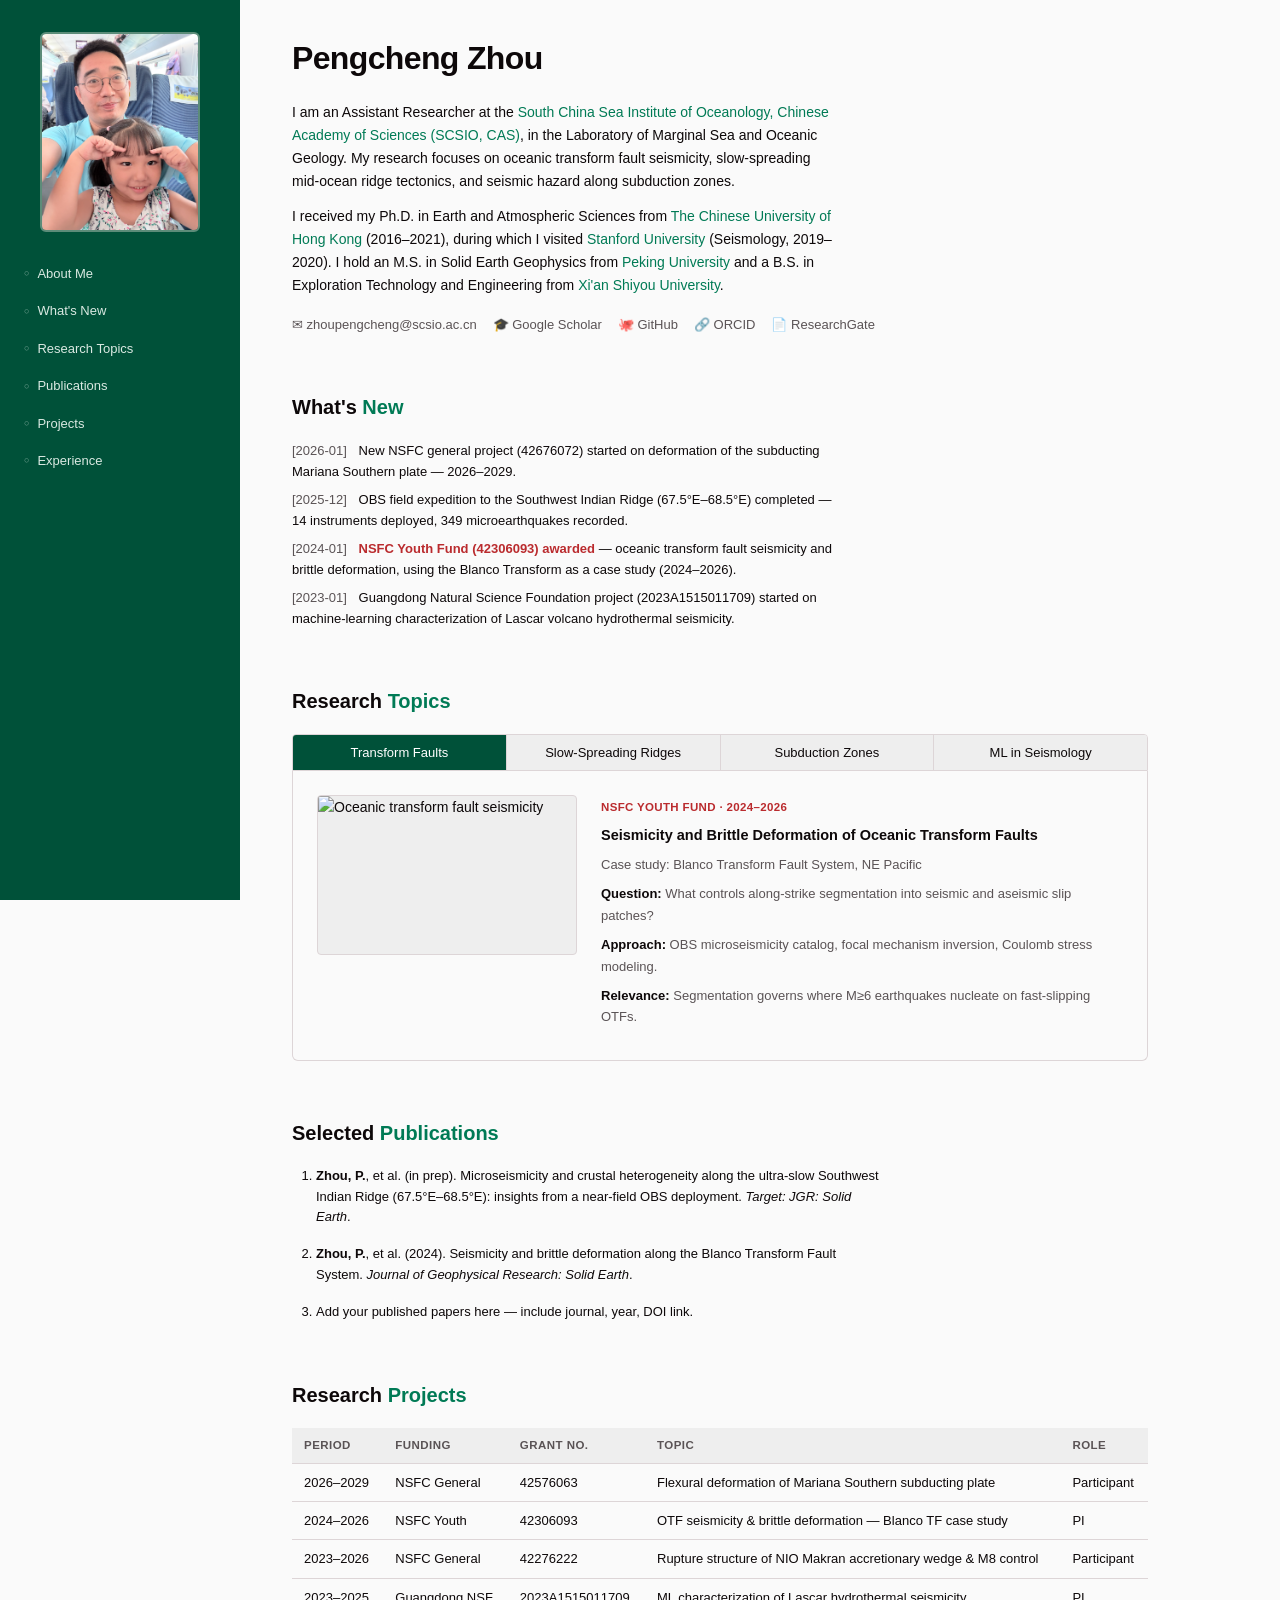
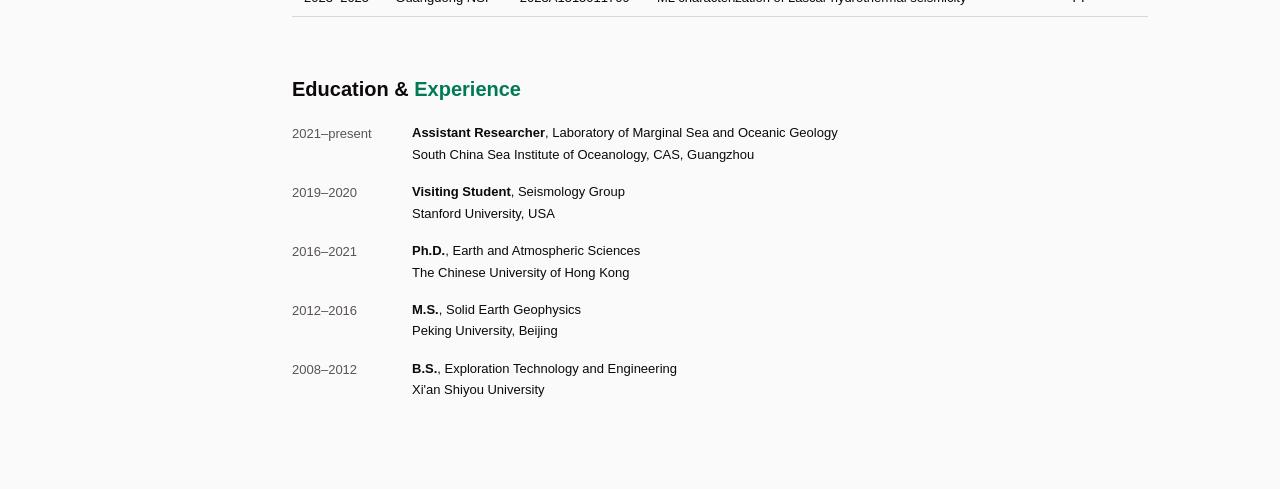
==== index.html @ 6c90a910 "Update index.html" ====
<!DOCTYPE html>
<html lang="en">
<head>
  <meta charset="UTF-8" />
  <meta name="viewport" content="width=device-width, initial-scale=1.0" />
  <title>Pengcheng Zhou | SCSIO</title>
  <link rel="stylesheet" href="style.css" />
</head>
<body>

  <!-- ── Sidebar ── -->
  <aside class="sidebar">
    <img src="photo.jpg" alt="Pengcheng Zhou" />
    <nav aria-label="Page sections">
      <a href="#about">About Me</a>
      <a href="#news">What's New</a>
      <a href="#research">Research Topics</a>
      <a href="#publications">Publications</a>
      <a href="#projects">Projects</a>
      <a href="#experience">Experience</a>
    </nav>
  </aside>

  <!-- ── Main ── -->
  <main class="main">

    <!-- About -->
    <section id="about">
      <h1>Pengcheng Zhou</h1>
      <p>
        I am an Assistant Researcher at the
        <a href="http://www.scsio.ac.cn/" target="_blank" rel="noopener">
          South China Sea Institute of Oceanology, Chinese Academy of Sciences (SCSIO, CAS)</a>,
        in the Laboratory of Marginal Sea and Oceanic Geology.
        My research focuses on oceanic transform fault seismicity, slow-spreading
        mid-ocean ridge tectonics, and seismic hazard along subduction zones.
      </p>
      <p>
        I received my Ph.D. in Earth and Atmospheric Sciences from
        <a href="https://www.cuhk.edu.hk/" target="_blank" rel="noopener">The Chinese University of Hong Kong</a>
        (2016–2021), during which I visited
        <a href="https://earth.stanford.edu/" target="_blank" rel="noopener">Stanford University</a>
        (Seismology, 2019–2020). I hold an M.S. in Solid Earth Geophysics from
        <a href="https://www.pku.edu.cn/" target="_blank" rel="noopener">Peking University</a>
        and a B.S. in Exploration Technology and Engineering from
        <a href="https://www.xsyu.edu.cn/" target="_blank" rel="noopener">Xi'an Shiyou University</a>.
      </p>
      <div class="links-row">
        <a href="mailto:zhoupengcheng@scsio.ac.cn">✉ zhoupengcheng@scsio.ac.cn</a>
        <a href="https://scholar.google.com/" target="_blank" rel="noopener">🎓 Google Scholar</a>
        <a href="https://github.com/pengchengzhou" target="_blank" rel="noopener">🐙 GitHub</a>
        <a href="https://orcid.org/" target="_blank" rel="noopener">🔗 ORCID</a>
        <a href="https://www.researchgate.net/" target="_blank" rel="noopener">📄 ResearchGate</a>
      </div>
    </section>

    <!-- What's New -->
    <section id="news">
      <div class="section-heading">
        <h2>What's <span class="accent">New</span></h2>
      </div>
      <ul class="news-list">
        <li>
          <span class="date">[2026-01]</span>
          New NSFC general project (42676072) started on deformation of the subducting
          Mariana Southern plate — 2026–2029.
        </li>
        <li>
          <span class="date">[2025-12]</span>
          OBS field expedition to the Southwest Indian Ridge (67.5°E–68.5°E) completed —
          14 instruments deployed, 349 microearthquakes recorded.
        </li>
        <li>
          <span class="date">[2024-01]</span>
          <span class="highlight">NSFC Youth Fund (42306093) awarded</span> — oceanic
          transform fault seismicity and brittle deformation, using the Blanco Transform
          as a case study (2024–2026).
        </li>
        <li>
          <span class="date">[2023-01]</span>
          Guangdong Natural Science Foundation project (2023A1515011709) started on
          machine-learning characterization of Lascar volcano hydrothermal seismicity.
        </li>
      </ul>
    </section>

    <!-- Research Topics -->
    <section id="research">
      <div class="section-heading">
        <h2>Research <span class="accent">Topics</span></h2>
      </div>
      <div class="tab-bar" role="tablist">
        <button role="tab" aria-selected="true"  aria-controls="panel-otf"  class="active" onclick="switchTab(this,'panel-otf')">Transform Faults</button>
        <button role="tab" aria-selected="false" aria-controls="panel-swir"           onclick="switchTab(this,'panel-swir')">Slow-Spreading Ridges</button>
        <button role="tab" aria-selected="false" aria-controls="panel-sub"            onclick="switchTab(this,'panel-sub')">Subduction Zones</button>
        <button role="tab" aria-selected="false" aria-controls="panel-ml"             onclick="switchTab(this,'panel-ml')">ML in Seismology</button>
      </div>
      <div class="tab-panels">

        <!-- Transform Faults -->
        <div id="panel-otf" class="tab-panel active" role="tabpanel">
          <figure>
            <img src="fig-otf.png" alt="Oceanic transform fault seismicity" />
          </figure>
          <div class="paper-meta">
            <span class="venue-tag">NSFC Youth Fund · 2024–2026</span>
            <h3>Seismicity and Brittle Deformation of Oceanic Transform Faults</h3>
            <p>Case study: Blanco Transform Fault System, NE Pacific</p>
            <p><span>Question:</span> What controls along-strike segmentation into seismic and aseismic slip patches?</p>
            <p><span>Approach:</span> OBS microseismicity catalog, focal mechanism inversion, Coulomb stress modeling.</p>
            <p><span>Relevance:</span> Segmentation governs where M≥6 earthquakes nucleate on fast-slipping OTFs.</p>
          </div>
        </div>

        <!-- Slow-Spreading Ridges -->
        <div id="panel-swir" class="tab-panel" role="tabpanel">
          <figure>
            <img src="fig-swir.png" alt="Southwest Indian Ridge OBS deployment" />
          </figure>
          <div class="paper-meta">
            <span class="venue-tag">SWIR Expedition · Dec 2025</span>
            <h3>Microseismicity and Crustal Structure of the Ultra-Slow Southwest Indian Ridge</h3>
            <p>Study area: 67.5°E – 68.5°E, eastern SWIR</p>
            <p><span>Question:</span> How do magmatic and tectonic processes partition across a single 30 km ridge segment?</p>
            <p><span>Approach:</span> 14-OBS array, PickBlue ML phase picking, NonLinLoc + HypoDD relocation, SKHASH focal mechanisms.</p>
            <p><span>Relevance:</span> Resolves km-scale transitions in brittle lid depth and faulting style invisible to teleseismic catalogs.</p>
          </div>
        </div>

        <!-- Subduction Zones -->
        <div id="panel-sub" class="tab-panel" role="tabpanel">
          <figure>
            <img src="fig-sub.png" alt="Mariana subduction zone" />
          </figure>
          <div class="paper-meta">
            <span class="venue-tag">NSFC General · 2026–2029</span>
            <h3>Deep Flexural Deformation of the Subducting Mariana Southern Plate</h3>
            <p>Project No. 42576063 — collaborator</p>
            <p><span>Question:</span> How does outer-rise bending stress influence shallow seismicity and regional stress state?</p>
            <p><span>Approach:</span> Seismicity relocation, stress inversion, finite-element flexure modeling.</p>
            <p><span>Relevance:</span> Links plate bending, intraslab hydration, and seismic hazard in Western Pacific subduction systems.</p>
          </div>
        </div>

        <!-- ML in Seismology -->
        <div id="panel-ml" class="tab-panel" role="tabpanel">
          <figure>
            <img src="fig-ml.png" alt="Machine learning seismology" />
          </figure>
          <div class="paper-meta">
            <span class="venue-tag">Guangdong NSF · 2023–2025</span>
            <h3>Machine Learning Characterization of Hydrothermal Seismicity</h3>
            <p>Case study: Loki's Castle hydrothermal vent system</p>
            <p><span>Question:</span> Can deep-learning phase pickers trained on OBS data generalize to hydrothermal noise environments?</p>
            <p><span>Approach:</span> Transfer learning on PickBlue, waveform template matching, seismicity migration analysis.</p>
            <p><span>Relevance:</span> Demonstrates ML applicability in non-standard seismic environments.</p>
          </div>
        </div>

      </div>
    </section>

    <!-- Publications -->
    <section id="publications">
      <div class="section-heading">
        <h2>Selected <span class="accent">Publications</span></h2>
      </div>
      <ol class="pub-list">
        <li>
          <strong>Zhou, P.</strong>, et al. (in prep).
          Microseismicity and crustal heterogeneity along the ultra-slow Southwest Indian Ridge
          (67.5°E–68.5°E): insights from a near-field OBS deployment.
          <em>Target: JGR: Solid Earth</em>.
        </li>
        <li>
          <strong>Zhou, P.</strong>, et al. (2024).
          Seismicity and brittle deformation along the Blanco Transform Fault System.
          <em>Journal of Geophysical Research: Solid Earth</em>.
          <!-- <a href="#" class="pub-link">PDF</a> <a href="#" class="pub-link">DOI</a> -->
        </li>
        <li>
          Add your published papers here — include journal, year, DOI link.
        </li>
      </ol>
    </section>

    <!-- Projects -->
    <section id="projects">
      <div class="section-heading">
        <h2>Research <span class="accent">Projects</span></h2>
      </div>
      <table class="proj-table">
        <thead>
          <tr><th>Period</th><th>Funding</th><th>Grant No.</th><th>Topic</th><th>Role</th></tr>
        </thead>
        <tbody>
          <tr>
            <td>2026–2029</td>
            <td>NSFC General</td>
            <td>42576063</td>
            <td>Flexural deformation of Mariana Southern subducting plate</td>
            <td>Participant</td>
          </tr>
          <tr>
            <td>2024–2026</td>
            <td>NSFC Youth</td>
            <td>42306093</td>
            <td>OTF seismicity &amp; brittle deformation — Blanco TF case study</td>
            <td>PI</td>
          </tr>
          <tr>
            <td>2023–2026</td>
            <td>NSFC General</td>
            <td>42276222</td>
            <td>Rupture structure of NIO Makran accretionary wedge &amp; M8 control</td>
            <td>Participant</td>
          </tr>
          <tr>
            <td>2023–2025</td>
            <td>Guangdong NSF</td>
            <td>2023A1515011709</td>
            <td>ML characterization of Lascar hydrothermal seismicity</td>
            <td>PI</td>
          </tr>
        </tbody>
      </table>
    </section>

    <!-- Experience -->
    <section id="experience">
      <div class="section-heading">
        <h2>Education &amp; <span class="accent">Experience</span></h2>
      </div>
      <ul class="exp-list">
        <li>
          <span class="exp-period">2021–present</span>
          <div>
            <strong>Assistant Researcher</strong>, Laboratory of Marginal Sea and Oceanic Geology<br />
            South China Sea Institute of Oceanology, CAS, Guangzhou
          </div>
        </li>
        <li>
          <span class="exp-period">2019–2020</span>
          <div>
            <strong>Visiting Student</strong>, Seismology Group<br />
            Stanford University, USA
          </div>
        </li>
        <li>
          <span class="exp-period">2016–2021</span>
          <div>
            <strong>Ph.D.</strong>, Earth and Atmospheric Sciences<br />
            The Chinese University of Hong Kong
          </div>
        </li>
        <li>
          <span class="exp-period">2012–2016</span>
          <div>
            <strong>M.S.</strong>, Solid Earth Geophysics<br />
            Peking University, Beijing
          </div>
        </li>
        <li>
          <span class="exp-period">2008–2012</span>
          <div>
            <strong>B.S.</strong>, Exploration Technology and Engineering<br />
            Xi'an Shiyou University
          </div>
        </li>
      </ul>
    </section>

  </main>

  <script>
    function switchTab(btn, panelId) {
      document.querySelectorAll('.tab-bar button').forEach(b => {
        b.classList.remove('active');
        b.setAttribute('aria-selected', 'false');
      });
      document.querySelectorAll('.tab-panel').forEach(p => p.classList.remove('active'));
      btn.classList.add('active');
      btn.setAttribute('aria-selected', 'true');
      document.getElementById(panelId).classList.add('active');
    }
  </script>

</body>
</html>
---- style.css ----
/* ── Design tokens ── */
:root {
  --hue: 168;                          /* teal-green — change to shift the whole palette */

  --sidebar-bg:   oklch(38% 0.09 var(--hue));
  --sidebar-hover:oklch(46% 0.09 var(--hue));
  --accent:       oklch(50% 0.13 var(--hue));
  --accent-light: oklch(94% 0.04 var(--hue));
  --danger:       oklch(52% 0.18 25);  /* red — award / highlight */

  --gray-0:  oklch(98.5% 0.00 0);
  --gray-1:  oklch(95%   0.00 0);
  --gray-2:  oklch(88%   0.01 0);
  --gray-3:  oklch(70%   0.01 0);
  --gray-4:  oklch(45%   0.01 0);
  --gray-9:  oklch(14%   0.01 0);

  --surface: var(--gray-0);
  --border:  var(--gray-2);
  --text:    var(--gray-9);
  --muted:   var(--gray-4);
  --link:    var(--accent);

  --r-sm: 4px;
  --r-md: 6px;
  --sp1: 4px; --sp2: 8px; --sp3: 12px;
  --sp4: 16px; --sp6: 24px; --sp8: 32px;

  --sidebar-w: 240px;
  --main-pad: 52px;
}

*, *::before, *::after { box-sizing: border-box; margin: 0; padding: 0; }

html { scroll-behavior: smooth; }

body {
  font-family: -apple-system, BlinkMacSystemFont, "Segoe UI", "Helvetica Neue", sans-serif;
  font-size: 14px;
  line-height: 1.65;
  color: var(--text);
  background: var(--surface);
  display: flex;
  min-height: 100vh;
}

a { color: var(--link); text-decoration: none; }
a:hover { text-decoration: underline; }

/* ── Sidebar ── */
.sidebar {
  width: var(--sidebar-w);
  min-width: var(--sidebar-w);
  background: var(--sidebar-bg);
  display: flex;
  flex-direction: column;
  align-items: center;
  padding: var(--sp8) var(--sp3);
  gap: var(--sp6);
  position: sticky;
  top: 0;
  height: 100vh;
  overflow-y: auto;
}

.sidebar img {
  width: 160px;
  height: 200px;
  object-fit: cover;
  border-radius: var(--r-md);
  border: 2px solid oklch(60% 0.06 var(--hue));
}

.sidebar nav {
  display: flex;
  flex-direction: column;
  width: 100%;
  gap: 2px;
}

.sidebar nav a {
  color: oklch(92% 0.02 var(--hue));
  font-size: 13px;
  padding: 7px var(--sp3);
  border-radius: var(--r-sm);
  display: flex;
  align-items: center;
  gap: var(--sp2);
  transition: background 140ms ease;
}

.sidebar nav a::before {
  content: "○";
  font-size: 9px;
  opacity: 0.6;
  flex-shrink: 0;
}

.sidebar nav a:hover {
  background: var(--sidebar-hover);
  text-decoration: none;
}

/* ── Main ── */
.main {
  flex: 1;
  padding: var(--sp8) var(--main-pad);
  max-width: 960px;
}

.main > section { margin-bottom: 56px; }

/* ── About ── */
#about h1 {
  font-size: 2rem;
  font-weight: 700;
  letter-spacing: -0.02em;
  margin-bottom: var(--sp4);
}

#about p {
  max-width: 70ch;
  margin-bottom: var(--sp3);
  color: var(--text);
}

.links-row {
  display: flex;
  flex-wrap: wrap;
  gap: var(--sp4);
  margin-top: var(--sp4);
}

.links-row a {
  font-size: 13px;
  color: var(--muted);
  display: flex;
  align-items: center;
  gap: var(--sp1);
}

.links-row a:hover { color: var(--link); }

/* ── Section headings ── */
.section-heading {
  margin-bottom: var(--sp4);
}

.section-heading h2 {
  font-size: 1.25rem;
  font-weight: 700;
}

.accent { color: var(--accent); }

/* ── News ── */
.news-list {
  list-style: none;
  display: flex;
  flex-direction: column;
  gap: 6px;
  font-size: 13px;
  max-width: 76ch;
}

.news-list .date {
  color: var(--muted);
  margin-right: var(--sp2);
  font-variant-numeric: tabular-nums;
}

.news-list .highlight {
  color: var(--danger);
  font-weight: 600;
}

/* ── Research tabs ── */
.tab-bar {
  display: flex;
  border: 1px solid var(--border);
  border-radius: var(--r-sm) var(--r-sm) 0 0;
  overflow: hidden;
}

.tab-bar button {
  flex: 1;
  padding: 10px var(--sp4);
  background: var(--gray-1);
  border: none;
  border-right: 1px solid var(--border);
  cursor: pointer;
  font-size: 13px;
  font-weight: 500;
  color: var(--text);
  transition: background 140ms ease, color 140ms ease;
}

.tab-bar button:last-child { border-right: none; }
.tab-bar button:hover { background: var(--accent-light); }
.tab-bar button.active {
  background: var(--sidebar-bg);
  color: #fff;
}

.tab-panels {
  border: 1px solid var(--border);
  border-top: none;
  border-radius: 0 0 var(--r-md) var(--r-md);
  padding: var(--sp6);
}

.tab-panel { display: none; }
.tab-panel.active {
  display: flex;
  gap: var(--sp6);
  align-items: flex-start;
}

.tab-panel figure {
  flex: 0 0 260px;
  margin: 0;
}

.tab-panel figure img {
  width: 100%;
  border-radius: var(--r-sm);
  border: 1px solid var(--border);
  background: var(--gray-1);   /* placeholder background if image missing */
  min-height: 160px;
  display: block;
}

.paper-meta { flex: 1; min-width: 0; }

.paper-meta h3 {
  font-size: 14.5px;
  font-weight: 600;
  margin-bottom: var(--sp2);
  line-height: 1.4;
}

.venue-tag {
  display: inline-block;
  font-size: 11.5px;
  font-weight: 700;
  color: var(--danger);
  margin-bottom: var(--sp2);
  text-transform: uppercase;
  letter-spacing: 0.03em;
}

.paper-meta p {
  font-size: 13px;
  margin-bottom: var(--sp2);
  color: var(--muted);
}

.paper-meta p span {
  color: var(--text);
  font-weight: 600;
}

/* ── Publications ── */
.pub-list {
  padding-left: var(--sp6);
  display: flex;
  flex-direction: column;
  gap: var(--sp4);
  max-width: 76ch;
}

.pub-list li {
  font-size: 13px;
  line-height: 1.6;
}

.pub-link {
  display: inline-block;
  margin-left: var(--sp2);
  padding: 0 6px;
  border: 1px solid var(--border);
  border-radius: var(--r-sm);
  font-size: 11px;
  color: var(--muted);
}

.pub-link:hover { color: var(--link); border-color: var(--link); text-decoration: none; }

/* ── Projects table ── */
.proj-table {
  width: 100%;
  border-collapse: collapse;
  font-size: 13px;
}

.proj-table th,
.proj-table td {
  text-align: left;
  padding: 8px var(--sp3);
  border-bottom: 1px solid var(--border);
  vertical-align: top;
}

.proj-table th {
  font-weight: 600;
  color: var(--muted);
  font-size: 11.5px;
  text-transform: uppercase;
  letter-spacing: 0.04em;
  background: var(--gray-1);
}

.proj-table tr:hover td { background: var(--accent-light); }

/* ── Experience ── */
.exp-list {
  list-style: none;
  display: flex;
  flex-direction: column;
  gap: var(--sp4);
}

.exp-list li {
  display: flex;
  gap: var(--sp6);
  font-size: 13px;
}

.exp-period {
  flex: 0 0 96px;
  color: var(--muted);
  font-variant-numeric: tabular-nums;
  padding-top: 1px;
}

/* ── Responsive ── */
@media (max-width: 720px) {
  body { flex-direction: column; }

  .sidebar {
    width: 100%;
    height: auto;
    position: static;
    flex-direction: row;
    flex-wrap: wrap;
    justify-content: center;
    padding: var(--sp4);
    gap: var(--sp4);
  }

  .sidebar img { width: 72px; height: 90px; }
  .sidebar nav { flex-direction: row; flex-wrap: wrap; width: auto; }
  .sidebar nav a { font-size: 12px; padding: 5px var(--sp2); }

  .main { padding: var(--sp6) var(--sp4); }

  .tab-panel.active { flex-direction: column; }
  .tab-panel figure { flex: none; width: 100%; }

  .exp-list li { flex-direction: column; gap: 2px; }
  .exp-period { flex: none; }
}

@media (prefers-reduced-motion: reduce) {
  *, *::before, *::after { transition: none !important; }
}
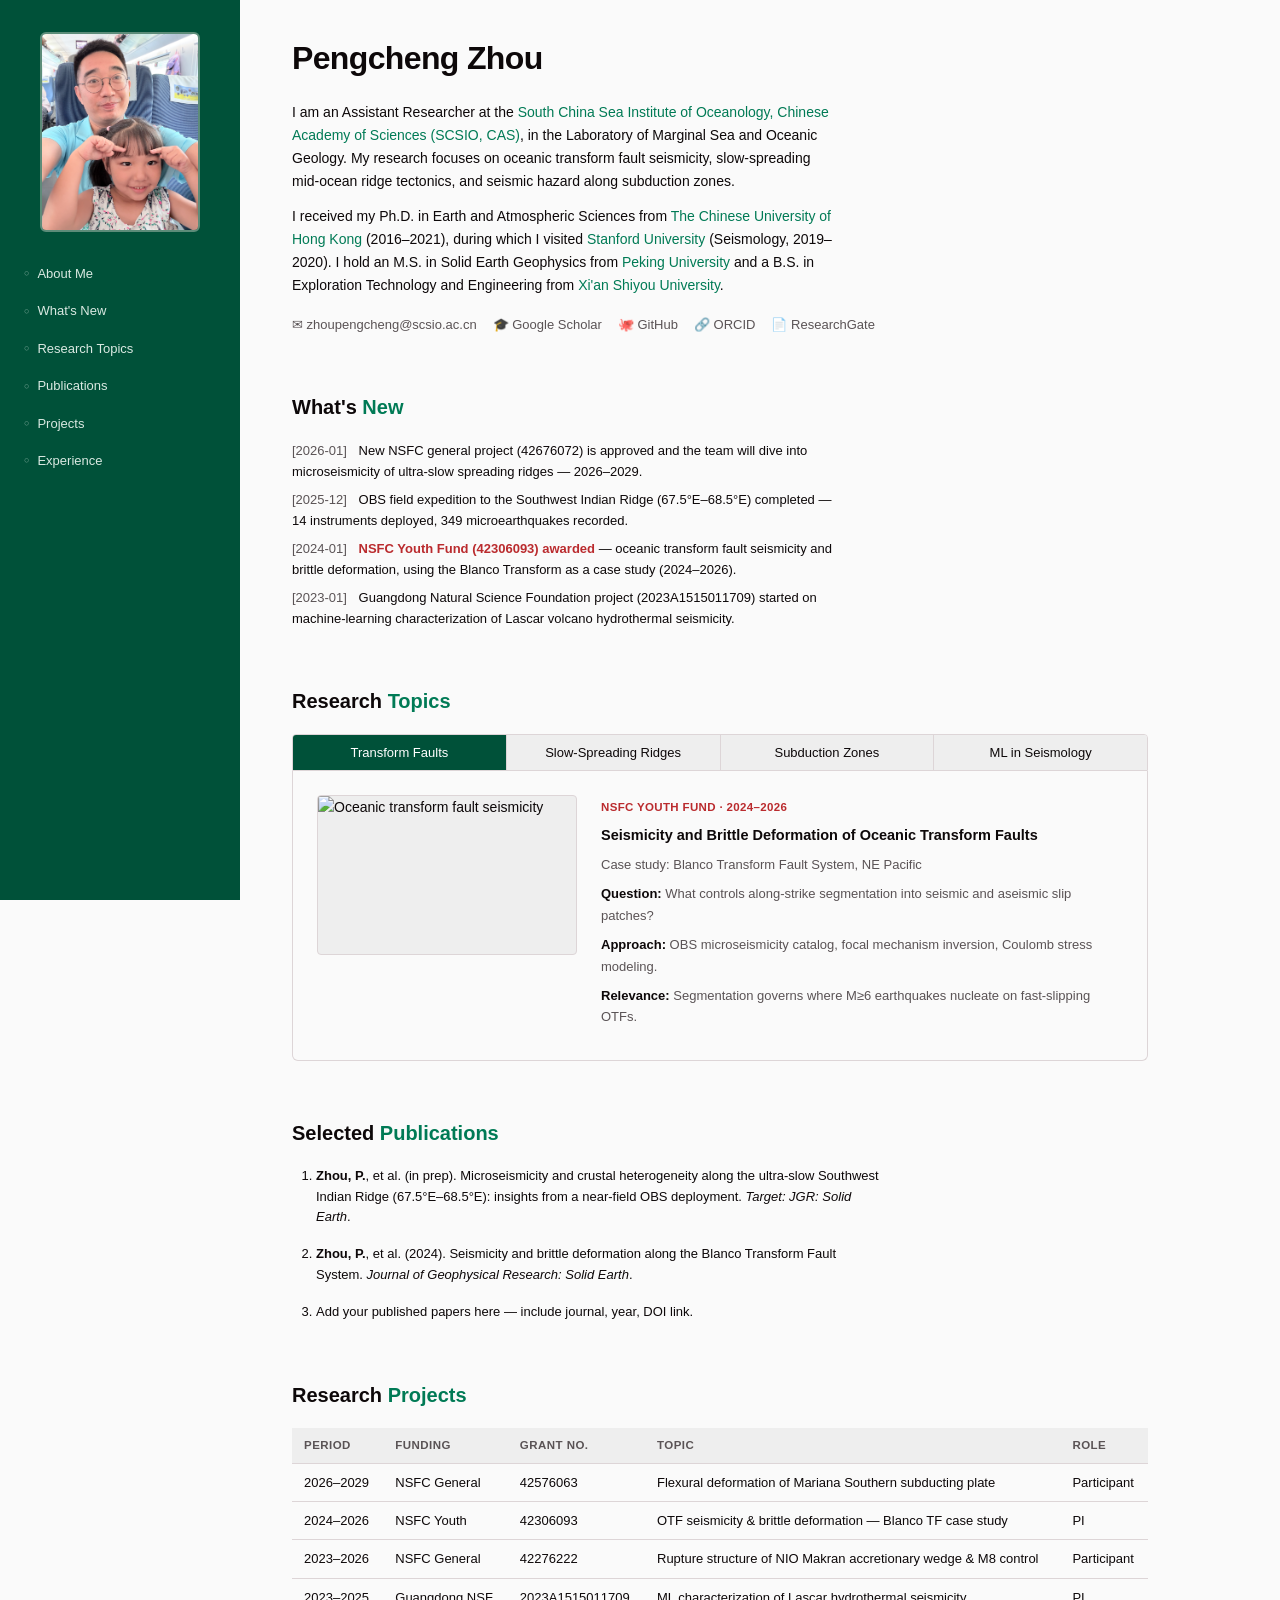
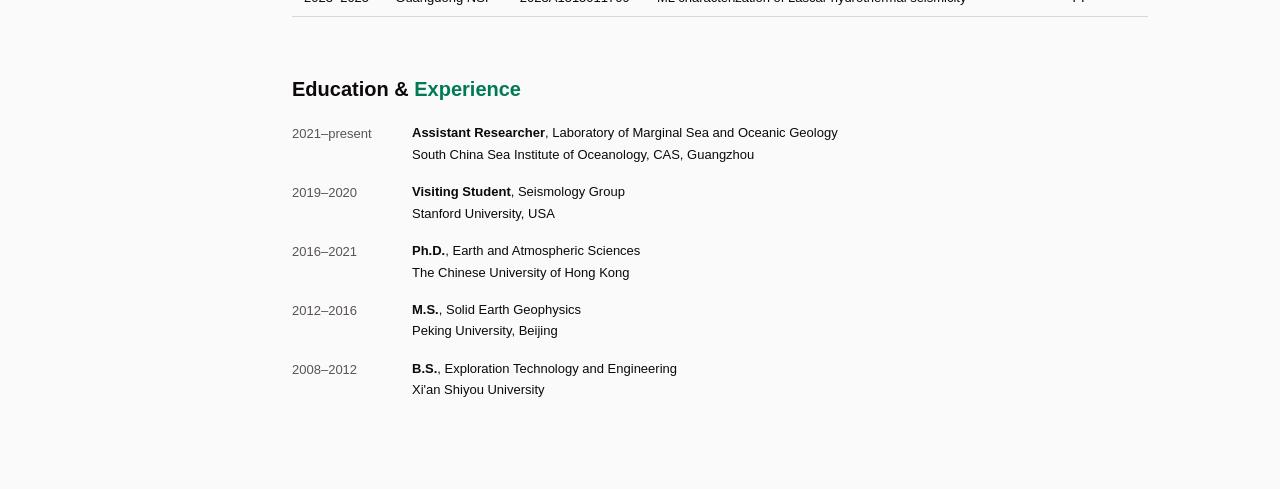
==== commit 87aeb5f6: "Update index.html" ====
--- a/index.html
+++ b/index.html
@@ -62,8 +62,7 @@
       <ul class="news-list">
         <li>
           <span class="date">[2026-01]</span>
-          New NSFC general project (42676072) started on deformation of the subducting
-          Mariana Southern plate — 2026–2029.
+          New NSFC general project (42676072) is approved and the team will dive into microseismicity of ultra-slow spreading ridges — 2026–2029.
         </li>
         <li>
           <span class="date">[2025-12]</span>
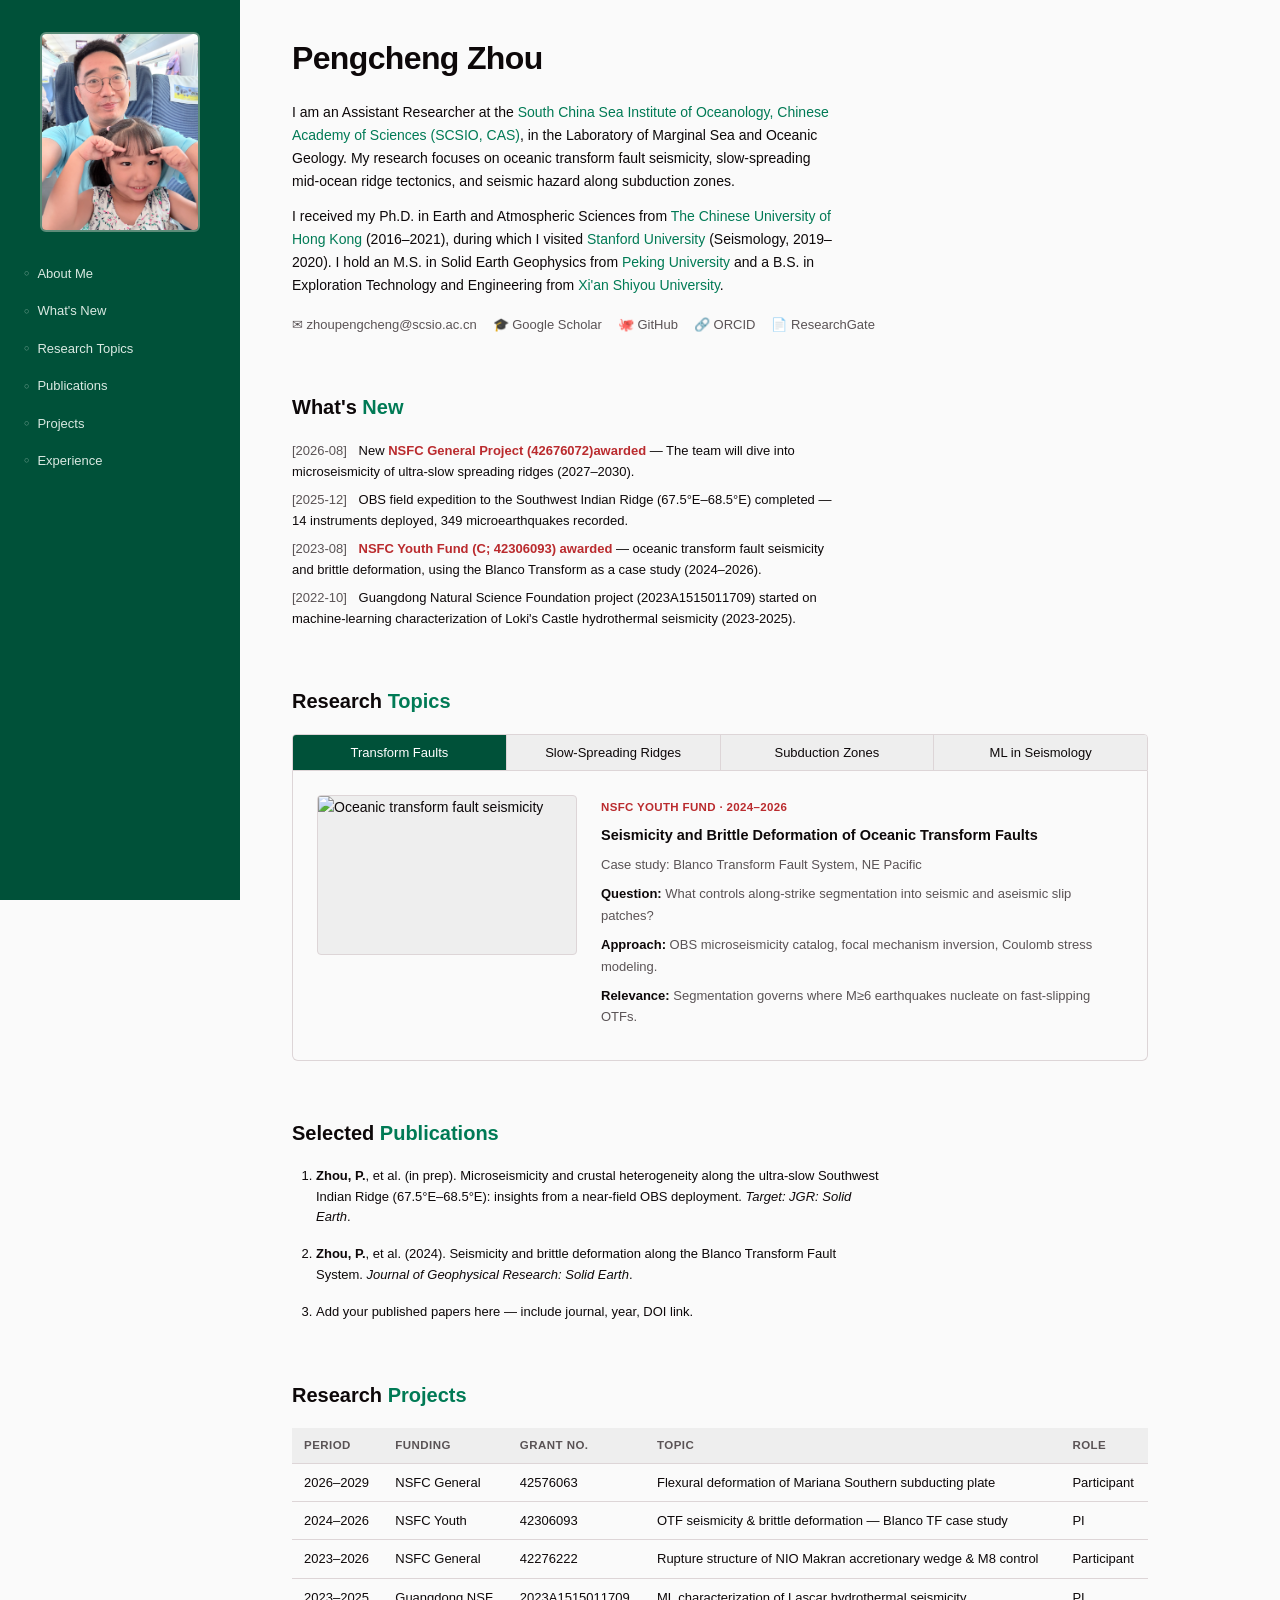
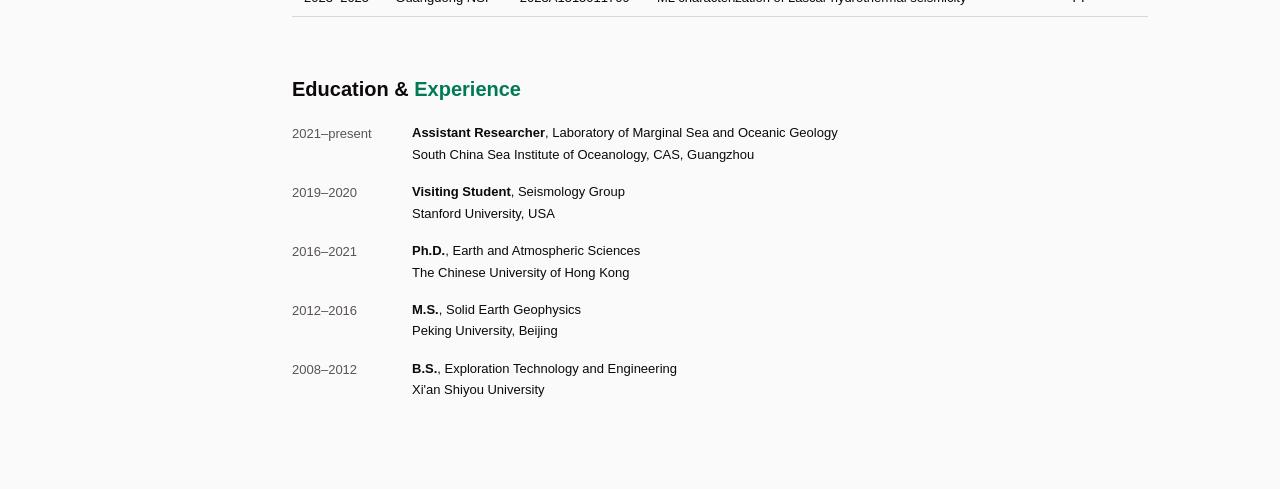
==== commit 6a2d278f: "Update index.html" ====
--- a/index.html
+++ b/index.html
@@ -61,8 +61,8 @@
       </div>
       <ul class="news-list">
         <li>
-          <span class="date">[2026-01]</span>
-          New NSFC general project (42676072) is approved and the team will dive into microseismicity of ultra-slow spreading ridges — 2026–2029.
+          <span class="date">[2026-08]</span>
+          New <span class="highlight">NSFC General Project (42676072)awarded</span> — The team will dive into microseismicity of ultra-slow spreading ridges (2027–2030).
         </li>
         <li>
           <span class="date">[2025-12]</span>
@@ -70,15 +70,15 @@
           14 instruments deployed, 349 microearthquakes recorded.
         </li>
         <li>
-          <span class="date">[2024-01]</span>
-          <span class="highlight">NSFC Youth Fund (42306093) awarded</span> — oceanic
+          <span class="date">[2023-08]</span>
+          <span class="highlight">NSFC Youth Fund (C; 42306093) awarded</span> — oceanic
           transform fault seismicity and brittle deformation, using the Blanco Transform
           as a case study (2024–2026).
         </li>
         <li>
-          <span class="date">[2023-01]</span>
+          <span class="date">[2022-10]</span>
           Guangdong Natural Science Foundation project (2023A1515011709) started on
-          machine-learning characterization of Lascar volcano hydrothermal seismicity.
+          machine-learning characterization of Loki's Castle hydrothermal seismicity (2023-2025).
         </li>
       </ul>
     </section>
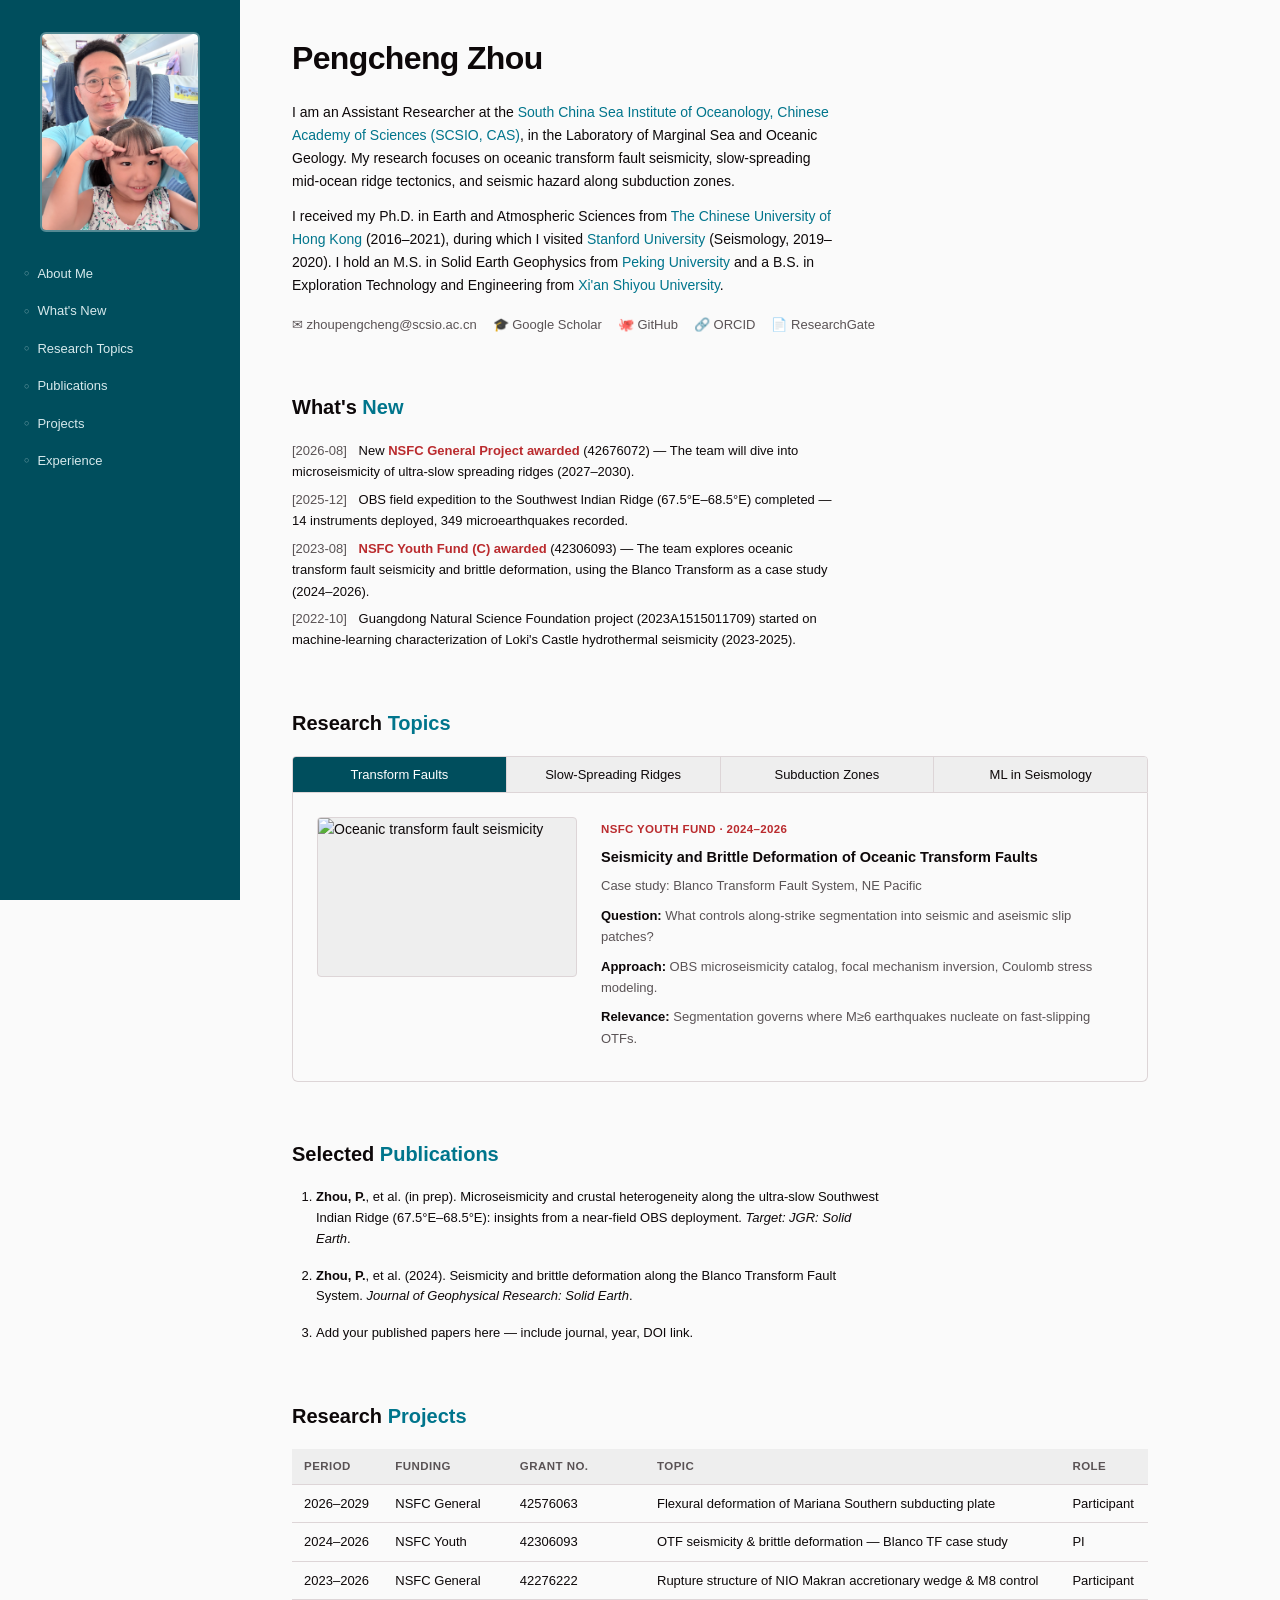
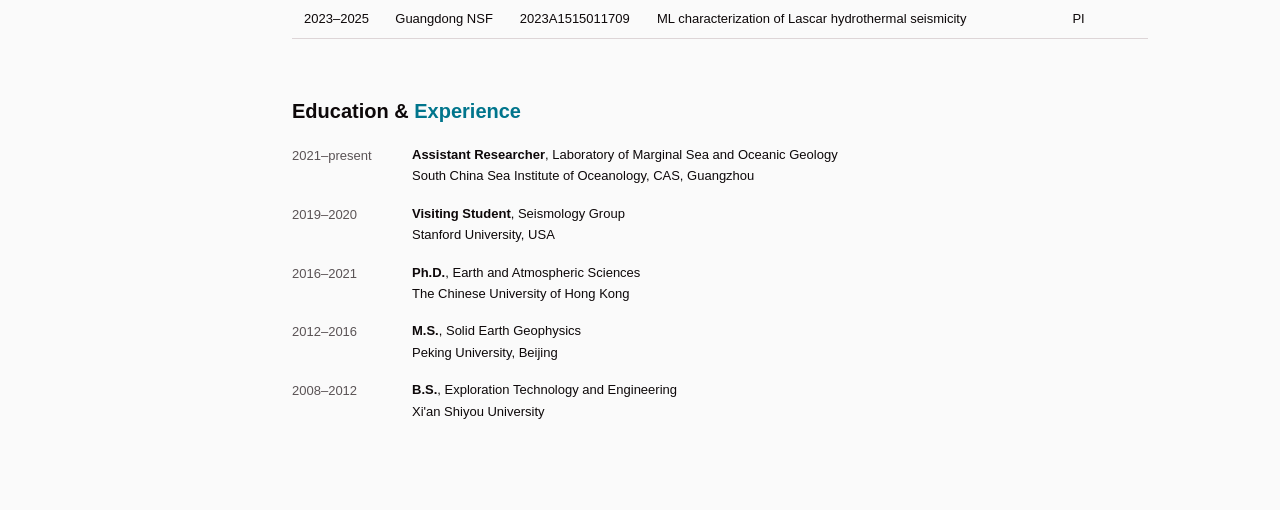
==== commit e61e0fe0: "Update index.html" ====
--- a/index.html
+++ b/index.html
@@ -62,7 +62,7 @@
       <ul class="news-list">
         <li>
           <span class="date">[2026-08]</span>
-          New <span class="highlight">NSFC General Project (42676072)awarded</span> — The team will dive into microseismicity of ultra-slow spreading ridges (2027–2030).
+          New <span class="highlight">NSFC General Project awarded</span> (42676072) — The team will dive into microseismicity of ultra-slow spreading ridges (2027–2030).
         </li>
         <li>
           <span class="date">[2025-12]</span>
@@ -71,7 +71,7 @@
         </li>
         <li>
           <span class="date">[2023-08]</span>
-          <span class="highlight">NSFC Youth Fund (C; 42306093) awarded</span> — oceanic
+          <span class="highlight">NSFC Youth Fund (C) awarded</span> (42306093) — The team explores oceanic
           transform fault seismicity and brittle deformation, using the Blanco Transform
           as a case study (2024–2026).
         </li>
--- a/style.css
+++ b/style.css
@@ -1,6 +1,6 @@
 /* ── Design tokens ── */
 :root {
-  --hue: 168;                          /* teal-green — change to shift the whole palette */
+  --hue: 210;                          /* ocean blue — change to shift the whole palette */
 
   --sidebar-bg:   oklch(38% 0.09 var(--hue));
   --sidebar-hover:oklch(46% 0.09 var(--hue));
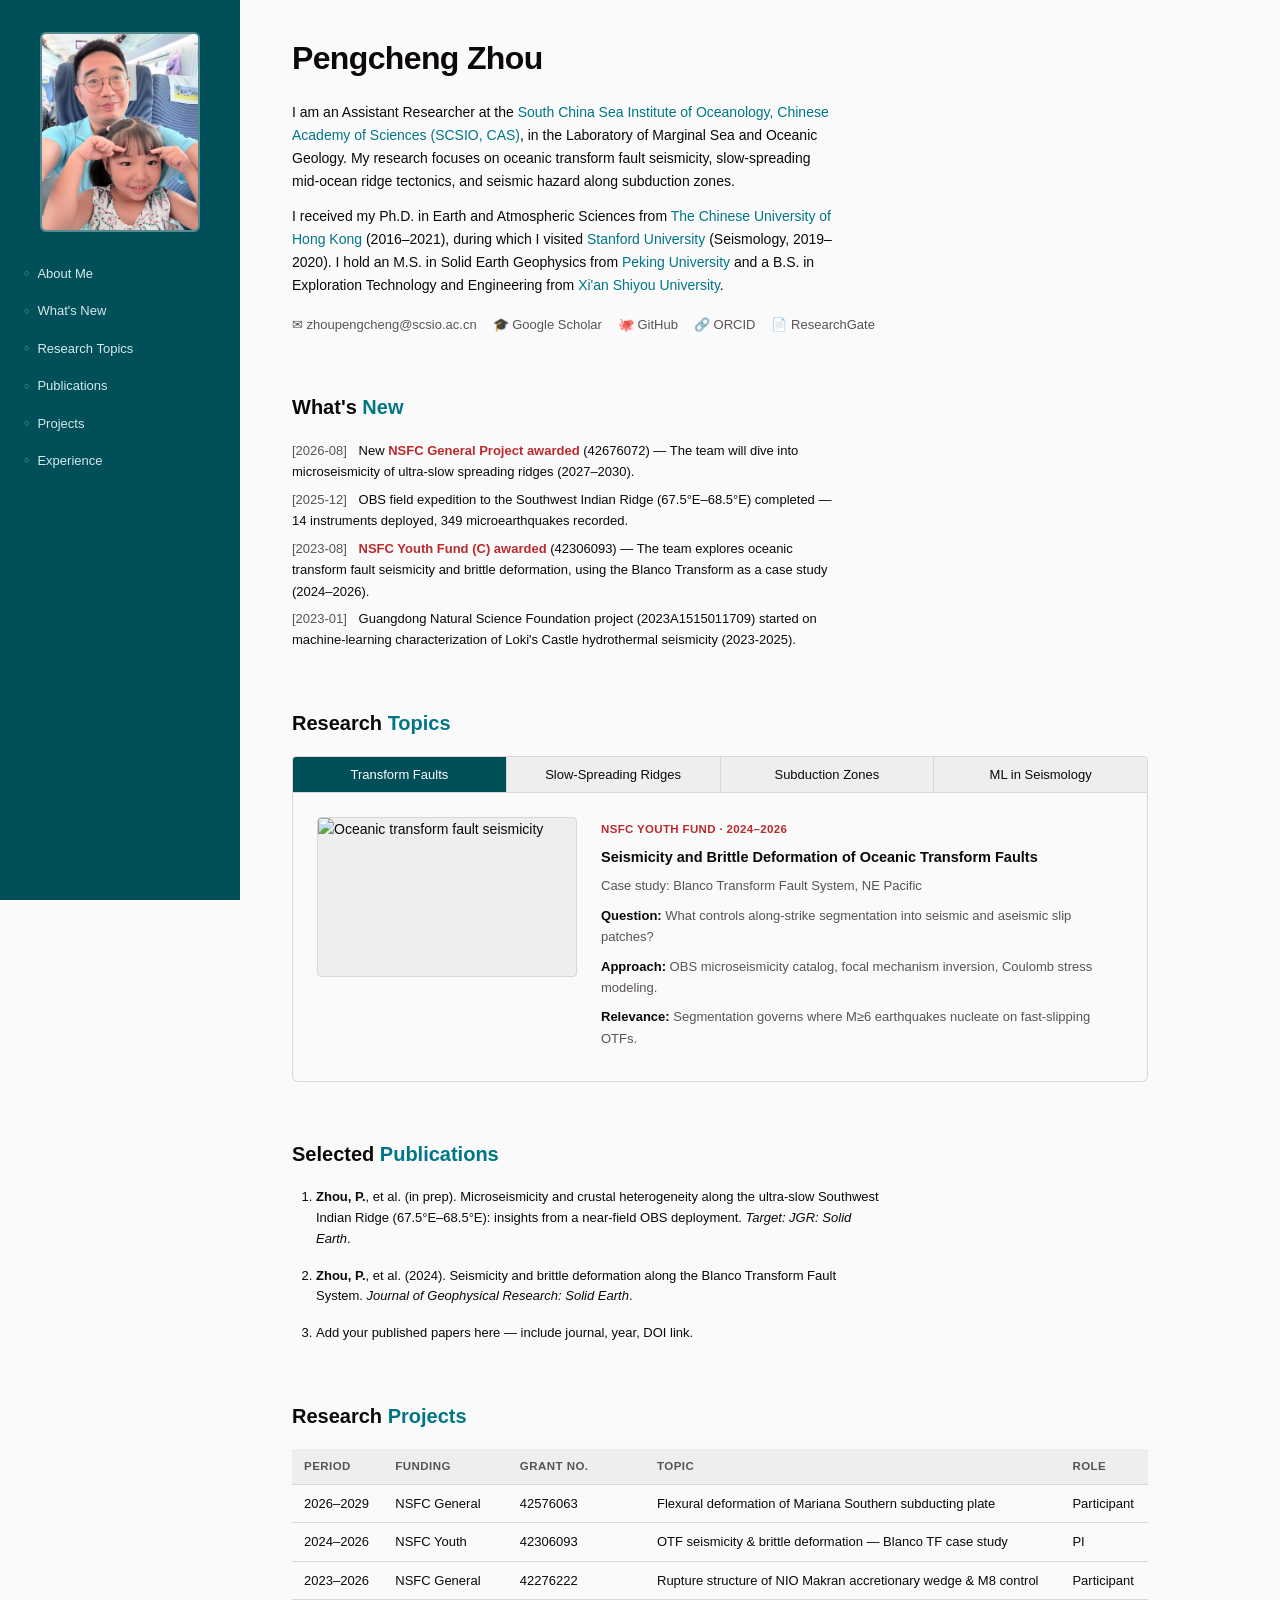
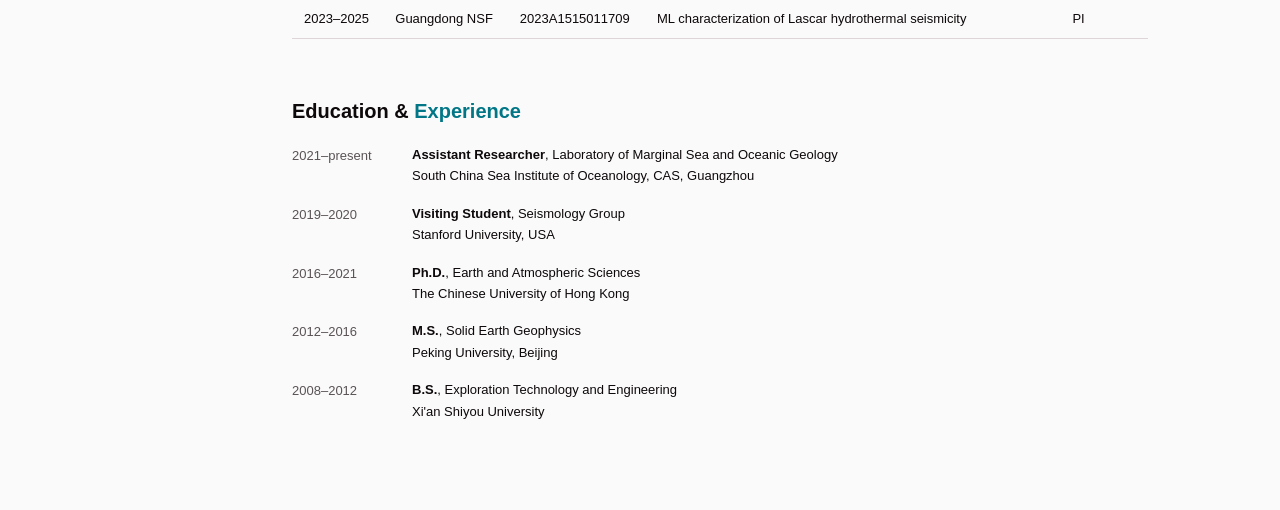
==== commit 1223f9a1: "Update index.html" ====
--- a/index.html
+++ b/index.html
@@ -76,7 +76,7 @@
           as a case study (2024–2026).
         </li>
         <li>
-          <span class="date">[2022-10]</span>
+          <span class="date">[2023-01]</span>
           Guangdong Natural Science Foundation project (2023A1515011709) started on
           machine-learning characterization of Loki's Castle hydrothermal seismicity (2023-2025).
         </li>
--- a/style.css
+++ b/style.css
@@ -1,6 +1,6 @@
 /* ── Design tokens ── */
 :root {
-  --hue: 210;                          /* ocean blue — change to shift the whole palette */
+  --hue: 205;                          /* ocean blue — change to shift the whole palette */
 
   --sidebar-bg:   oklch(38% 0.09 var(--hue));
   --sidebar-hover:oklch(46% 0.09 var(--hue));
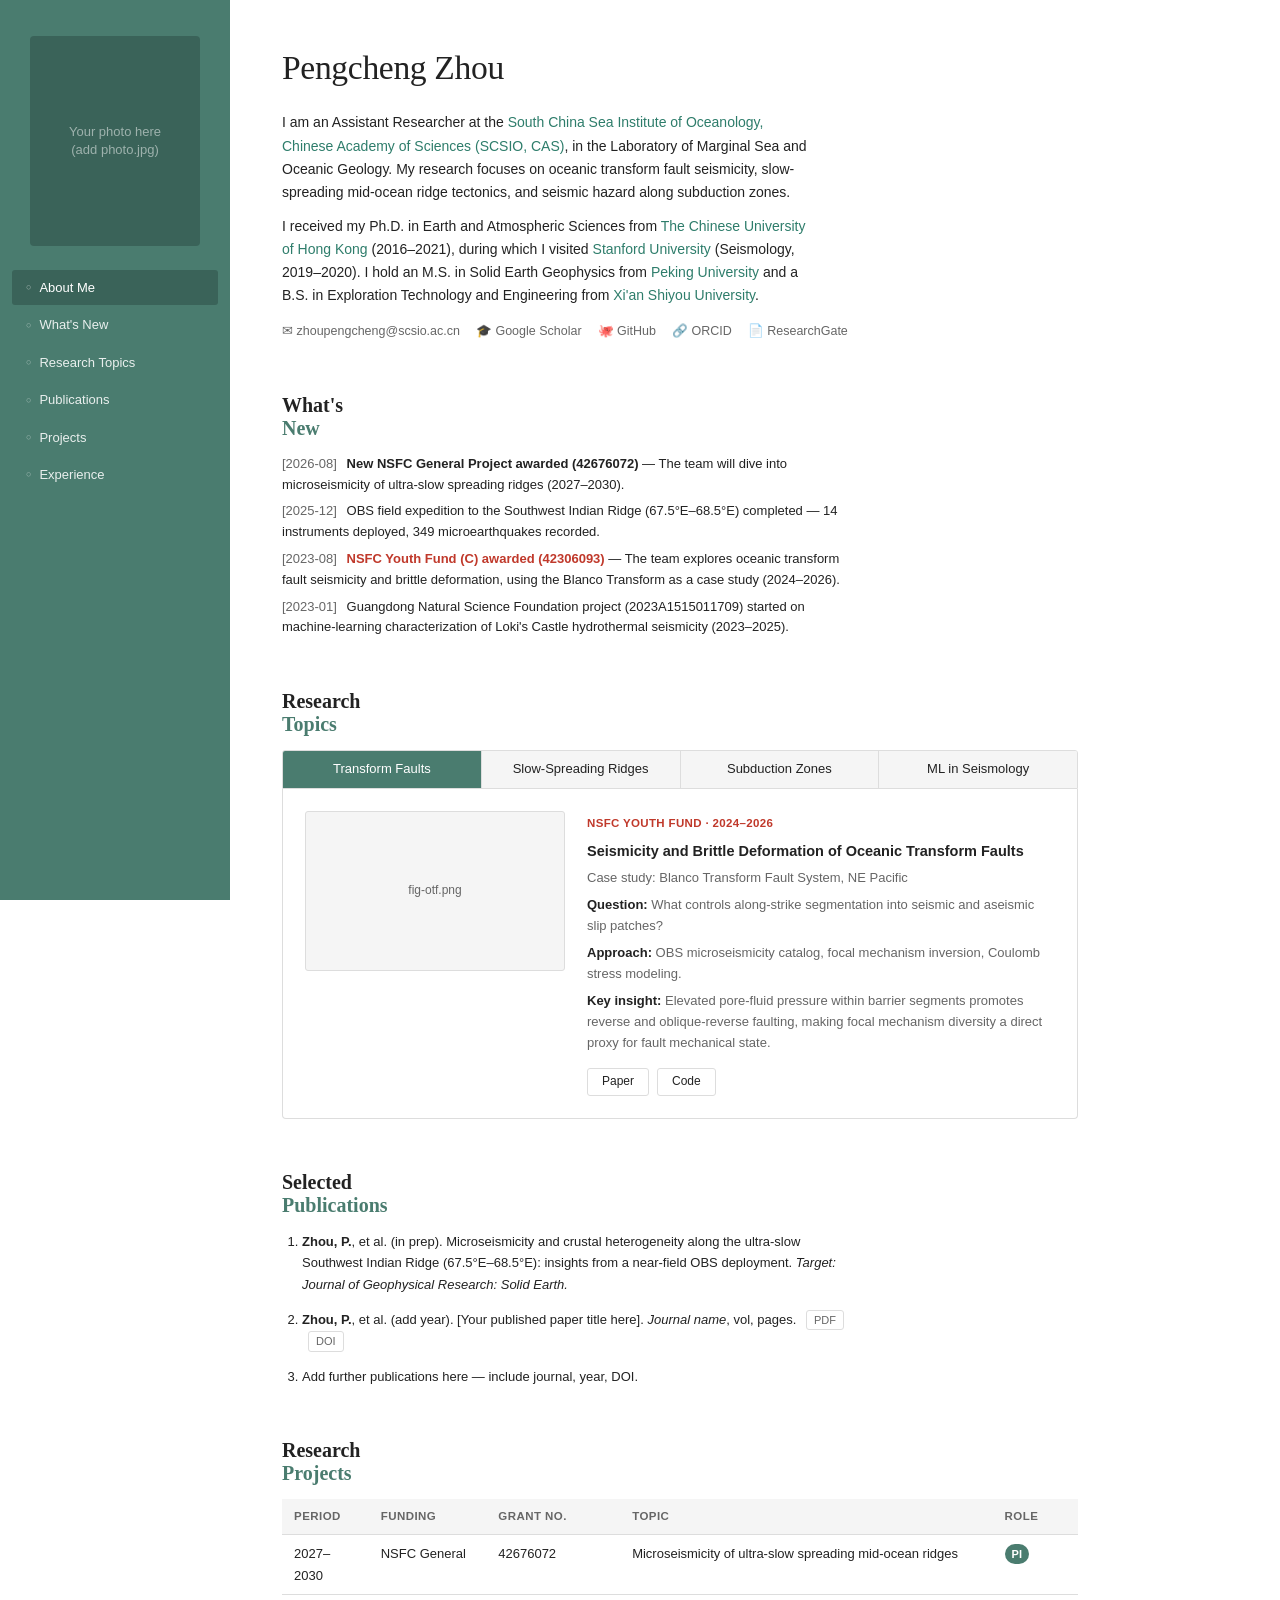
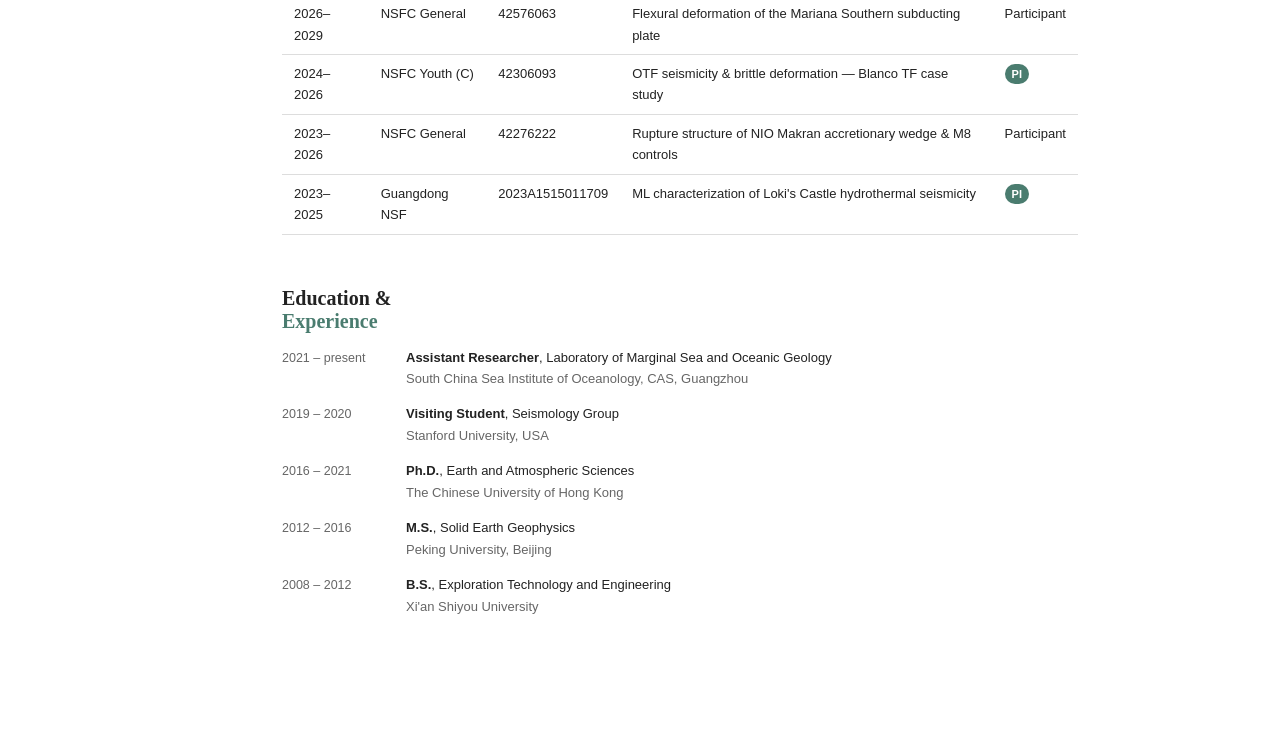
==== commit 1173d6f1: "Create index.html" ====
--- a/index.html
+++ b/index.html
@@ -3,286 +3,788 @@
 <head>
   <meta charset="UTF-8" />
   <meta name="viewport" content="width=device-width, initial-scale=1.0" />
-  <title>Pengcheng Zhou | SCSIO</title>
-  <link rel="stylesheet" href="style.css" />
+  <title>Pengcheng Zhou</title>
+  <style>
+    /* ── Tokens (matched to cs.stanford.edu/~shirwu) ── */
+    :root {
+      --sidebar-bg:   #4a7c6f;
+      --sidebar-hover:#3a6359;
+      --accent:       #4a7c6f;
+      --accent-link:  #2e7d6b;
+      --red:          #c0392b;
+      --surface:      #ffffff;
+      --gray-1:       #f5f5f5;
+      --gray-2:       #e8e8e8;
+      --gray-3:       #cccccc;
+      --muted:        #666666;
+      --text:         #222222;
+      --border:       #dddddd;
+      --link-blue:    #2980b9;   /* inline body links */
+    }
+
+    *, *::before, *::after { box-sizing: border-box; margin: 0; padding: 0; }
+    html { scroll-behavior: smooth; }
+
+    body {
+      font-family: -apple-system, BlinkMacSystemFont, "Segoe UI", Arial, sans-serif;
+      font-size: 14px;
+      line-height: 1.65;
+      color: var(--text);
+      background: var(--surface);
+      display: flex;
+      min-height: 100vh;
+    }
+
+    a { color: var(--accent-link); text-decoration: none; }
+    a:hover { text-decoration: underline; }
+
+    /* ── Sidebar ── */
+    .sidebar {
+      width: 230px;
+      min-width: 230px;
+      background: var(--sidebar-bg);
+      display: flex;
+      flex-direction: column;
+      align-items: center;
+      padding: 36px 12px 24px;
+      gap: 24px;
+      position: sticky;
+      top: 0;
+      height: 100vh;
+      overflow-y: auto;
+    }
+
+    .sidebar img {
+      width: 170px;
+      height: 210px;
+      object-fit: cover;
+      border-radius: 4px;
+      display: block;
+    }
+
+    /* placeholder shown when photo.jpg is missing */
+    .sidebar .photo-placeholder {
+      width: 170px;
+      height: 210px;
+      border-radius: 4px;
+      background: #3a6359;
+      display: flex;
+      align-items: center;
+      justify-content: center;
+      color: rgba(255,255,255,0.5);
+      font-size: 13px;
+      text-align: center;
+      padding: 12px;
+      line-height: 1.4;
+    }
+
+    .sidebar nav {
+      display: flex;
+      flex-direction: column;
+      width: 100%;
+      gap: 2px;
+    }
+
+    .sidebar nav a {
+      color: rgba(255,255,255,0.88);
+      font-size: 13px;
+      padding: 7px 14px;
+      border-radius: 3px;
+      display: flex;
+      align-items: center;
+      gap: 8px;
+      transition: background 140ms;
+    }
+
+    .sidebar nav a::before {
+      content: "○";
+      font-size: 9px;
+      opacity: 0.6;
+      flex-shrink: 0;
+    }
+
+    .sidebar nav a:hover,
+    .sidebar nav a.active {
+      background: var(--sidebar-hover);
+      text-decoration: none;
+      color: #fff;
+    }
+
+    /* ── Main ── */
+    .main {
+      flex: 1;
+      padding: 40px 52px 60px;
+      max-width: 900px;
+    }
+
+    section { margin-bottom: 52px; }
+
+    /* ── Name / About ── */
+    #about h1 {
+      font-family: Georgia, "Times New Roman", serif;
+      font-size: 2.1rem;
+      font-weight: normal;
+      letter-spacing: -0.01em;
+      margin-bottom: 16px;
+      color: var(--text);
+    }
+
+    #about p {
+      max-width: 68ch;
+      margin-bottom: 11px;
+      font-size: 14px;
+    }
+
+    .links-row {
+      display: flex;
+      flex-wrap: wrap;
+      gap: 16px;
+      margin-top: 14px;
+    }
+
+    .links-row a {
+      font-size: 12.5px;
+      color: var(--muted);
+      display: flex;
+      align-items: center;
+      gap: 4px;
+    }
+
+    .links-row a:hover { color: var(--accent-link); }
+
+    /* ── Section heading (matches Shirley's "What's / New" two-line style) ── */
+    .sec-head {
+      margin-bottom: 14px;
+    }
+
+    .sec-head h2 {
+      font-family: Georgia, "Times New Roman", serif;
+      font-size: 1.25rem;
+      font-weight: bold;
+      line-height: 1.15;
+      color: var(--text);
+    }
+
+    .sec-head .sub {
+      display: block;
+      color: var(--accent);
+      font-family: Georgia, "Times New Roman", serif;
+      font-size: 1.25rem;
+      font-weight: bold;
+    }
+
+    /* ── News ── */
+    .news-list {
+      list-style: none;
+      display: flex;
+      flex-direction: column;
+      gap: 6px;
+      max-width: 74ch;
+    }
+
+    .news-list li {
+      font-size: 13px;
+      line-height: 1.6;
+    }
+
+    .news-list .date {
+      color: var(--muted);
+      margin-right: 6px;
+      font-variant-numeric: tabular-nums;
+    }
+
+    .news-list .award {
+      color: var(--red);
+      font-weight: 600;
+    }
+
+    .news-list .bold { font-weight: 600; }
+
+    /* ── Research tabs ── */
+    .tab-bar {
+      display: flex;
+      border: 1px solid var(--border);
+      border-radius: 3px 3px 0 0;
+      overflow: hidden;
+    }
+
+    .tab-bar button {
+      flex: 1;
+      padding: 10px 8px;
+      background: var(--gray-1);
+      border: none;
+      border-right: 1px solid var(--border);
+      cursor: pointer;
+      font-size: 13px;
+      font-weight: 500;
+      color: var(--text);
+      transition: background 130ms, color 130ms;
+      line-height: 1.3;
+    }
+
+    .tab-bar button:last-child { border-right: none; }
+    .tab-bar button:hover { background: #d4e8e2; }
+    .tab-bar button.active {
+      background: var(--sidebar-bg);
+      color: #fff;
+    }
+
+    .tab-panels {
+      border: 1px solid var(--border);
+      border-top: none;
+      border-radius: 0 0 4px 4px;
+      padding: 22px;
+      min-height: 220px;
+    }
+
+    .tab-panel { display: none; }
+    .tab-panel.active {
+      display: flex;
+      gap: 22px;
+      align-items: flex-start;
+    }
+
+    .tab-panel figure {
+      flex: 0 0 260px;
+      margin: 0;
+    }
+
+    .tab-panel figure img,
+    .tab-panel .fig-placeholder {
+      width: 100%;
+      border-radius: 3px;
+      border: 1px solid var(--border);
+      display: block;
+    }
+
+    .tab-panel .fig-placeholder {
+      height: 160px;
+      background: var(--gray-1);
+      display: flex;
+      align-items: center;
+      justify-content: center;
+      color: var(--muted);
+      font-size: 12px;
+    }
+
+    .paper-meta { flex: 1; min-width: 0; }
+
+    .paper-meta h3 {
+      font-size: 14.5px;
+      font-weight: 600;
+      margin-bottom: 6px;
+      line-height: 1.4;
+    }
+
+    .venue-tag {
+      display: inline-block;
+      font-size: 11.5px;
+      font-weight: 700;
+      color: var(--red);
+      margin-bottom: 8px;
+      text-transform: uppercase;
+      letter-spacing: 0.03em;
+    }
+
+    .paper-meta p {
+      font-size: 13px;
+      margin-bottom: 5px;
+      color: var(--muted);
+    }
+
+    .paper-meta p b { color: var(--text); }
+
+    .btn-row { display: flex; gap: 8px; margin-top: 14px; }
+
+    .btn {
+      padding: 3px 14px;
+      border-radius: 3px;
+      border: 1px solid var(--border);
+      background: var(--surface);
+      font-size: 12px;
+      cursor: pointer;
+      color: var(--text);
+      transition: background 130ms;
+      text-decoration: none;
+      display: inline-block;
+    }
+
+    .btn:hover { background: #d4e8e2; text-decoration: none; }
+
+    /* ── Publications ── */
+    .pub-list {
+      padding-left: 20px;
+      display: flex;
+      flex-direction: column;
+      gap: 14px;
+      max-width: 74ch;
+    }
+
+    .pub-list li { font-size: 13px; line-height: 1.65; }
+
+    .pub-link {
+      display: inline-block;
+      margin-left: 6px;
+      padding: 0 7px;
+      border: 1px solid var(--border);
+      border-radius: 3px;
+      font-size: 11px;
+      color: var(--muted);
+    }
+
+    .pub-link:hover {
+      color: var(--accent-link);
+      border-color: var(--accent-link);
+      text-decoration: none;
+    }
+
+    /* ── Projects table ── */
+    .proj-table {
+      width: 100%;
+      border-collapse: collapse;
+      font-size: 13px;
+    }
+
+    .proj-table th,
+    .proj-table td {
+      text-align: left;
+      padding: 8px 12px;
+      border-bottom: 1px solid var(--border);
+      vertical-align: top;
+    }
+
+    .proj-table th {
+      font-weight: 600;
+      font-size: 11.5px;
+      text-transform: uppercase;
+      letter-spacing: 0.04em;
+      color: var(--muted);
+      background: var(--gray-1);
+    }
+
+    .proj-table tr:hover td { background: #f0f8f5; }
+
+    .pi-badge {
+      display: inline-block;
+      padding: 1px 7px;
+      border-radius: 10px;
+      background: var(--sidebar-bg);
+      color: #fff;
+      font-size: 11px;
+      font-weight: 600;
+    }
+
+    /* ── Experience ── */
+    .exp-list {
+      list-style: none;
+      display: flex;
+      flex-direction: column;
+      gap: 14px;
+    }
+
+    .exp-list li {
+      display: flex;
+      gap: 24px;
+      font-size: 13px;
+    }
+
+    .exp-period {
+      flex: 0 0 100px;
+      color: var(--muted);
+      font-variant-numeric: tabular-nums;
+      padding-top: 1px;
+      font-size: 12.5px;
+    }
+
+    .exp-body strong { font-weight: 600; }
+    .exp-body .inst  { color: var(--muted); }
+
+    /* ── Divider ── */
+    hr {
+      border: none;
+      border-top: 1px solid var(--gray-2);
+      margin: 0 0 52px;
+    }
+
+    /* ── Responsive ── */
+    @media (max-width: 720px) {
+      body { flex-direction: column; }
+
+      .sidebar {
+        width: 100%;
+        height: auto;
+        position: static;
+        flex-direction: row;
+        flex-wrap: wrap;
+        justify-content: center;
+        padding: 16px 12px;
+        gap: 16px;
+      }
+
+      .sidebar img,
+      .sidebar .photo-placeholder { width: 72px; height: 90px; }
+
+      .sidebar nav {
+        flex-direction: row;
+        flex-wrap: wrap;
+        width: auto;
+      }
+
+      .sidebar nav a { font-size: 12px; padding: 5px 10px; }
+
+      .main { padding: 28px 18px 48px; }
+
+      .tab-panel.active { flex-direction: column; }
+      .tab-panel figure { flex: none; width: 100%; }
+
+      .exp-list li { flex-direction: column; gap: 2px; }
+      .exp-period { flex: none; }
+
+      .proj-table { font-size: 12px; }
+      .proj-table th,
+      .proj-table td { padding: 6px 8px; }
+    }
+
+    @media (prefers-reduced-motion: reduce) {
+      *, *::before, *::after { transition: none !important; }
+    }
+  </style>
 </head>
 <body>
 
-  <!-- ── Sidebar ── -->
-  <aside class="sidebar">
+<!-- ── Sidebar ── -->
+<aside class="sidebar">
+  <!--
+    Replace the placeholder below with:
     <img src="photo.jpg" alt="Pengcheng Zhou" />
-    <nav aria-label="Page sections">
-      <a href="#about">About Me</a>
-      <a href="#news">What's New</a>
-      <a href="#research">Research Topics</a>
-      <a href="#publications">Publications</a>
-      <a href="#projects">Projects</a>
-      <a href="#experience">Experience</a>
-    </nav>
-  </aside>
-
-  <!-- ── Main ── -->
-  <main class="main">
-
-    <!-- About -->
-    <section id="about">
-      <h1>Pengcheng Zhou</h1>
-      <p>
-        I am an Assistant Researcher at the
-        <a href="http://www.scsio.ac.cn/" target="_blank" rel="noopener">
-          South China Sea Institute of Oceanology, Chinese Academy of Sciences (SCSIO, CAS)</a>,
-        in the Laboratory of Marginal Sea and Oceanic Geology.
-        My research focuses on oceanic transform fault seismicity, slow-spreading
-        mid-ocean ridge tectonics, and seismic hazard along subduction zones.
-      </p>
-      <p>
-        I received my Ph.D. in Earth and Atmospheric Sciences from
-        <a href="https://www.cuhk.edu.hk/" target="_blank" rel="noopener">The Chinese University of Hong Kong</a>
-        (2016–2021), during which I visited
-        <a href="https://earth.stanford.edu/" target="_blank" rel="noopener">Stanford University</a>
-        (Seismology, 2019–2020). I hold an M.S. in Solid Earth Geophysics from
-        <a href="https://www.pku.edu.cn/" target="_blank" rel="noopener">Peking University</a>
-        and a B.S. in Exploration Technology and Engineering from
-        <a href="https://www.xsyu.edu.cn/" target="_blank" rel="noopener">Xi'an Shiyou University</a>.
-      </p>
-      <div class="links-row">
-        <a href="mailto:zhoupengcheng@scsio.ac.cn">✉ zhoupengcheng@scsio.ac.cn</a>
-        <a href="https://scholar.google.com/" target="_blank" rel="noopener">🎓 Google Scholar</a>
-        <a href="https://github.com/pengchengzhou" target="_blank" rel="noopener">🐙 GitHub</a>
-        <a href="https://orcid.org/" target="_blank" rel="noopener">🔗 ORCID</a>
-        <a href="https://www.researchgate.net/" target="_blank" rel="noopener">📄 ResearchGate</a>
+  -->
+  <div class="photo-placeholder">Your photo here<br/>(add photo.jpg)</div>
+
+  <nav aria-label="Page sections">
+    <a href="#about">About Me</a>
+    <a href="#news">What's New</a>
+    <a href="#research">Research Topics</a>
+    <a href="#publications">Publications</a>
+    <a href="#projects">Projects</a>
+    <a href="#experience">Experience</a>
+  </nav>
+</aside>
+
+<!-- ── Main ── -->
+<main class="main">
+
+  <!-- About -->
+  <section id="about">
+    <h1>Pengcheng Zhou</h1>
+
+    <p>
+      I am an Assistant Researcher at the
+      <a href="http://www.scsio.ac.cn/" target="_blank" rel="noopener">South China Sea Institute of Oceanology,
+      Chinese Academy of Sciences (SCSIO, CAS)</a>, in the Laboratory of Marginal Sea and Oceanic Geology.
+      My research focuses on oceanic transform fault seismicity, slow-spreading mid-ocean ridge tectonics,
+      and seismic hazard along subduction zones.
+    </p>
+
+    <p>
+      I received my Ph.D. in Earth and Atmospheric Sciences from
+      <a href="https://www.cuhk.edu.hk/" target="_blank" rel="noopener">The Chinese University of Hong Kong</a>
+      (2016–2021), during which I visited
+      <a href="https://earth.stanford.edu/" target="_blank" rel="noopener">Stanford University</a>
+      (Seismology, 2019–2020). I hold an M.S. in Solid Earth Geophysics from
+      <a href="https://www.pku.edu.cn/" target="_blank" rel="noopener">Peking University</a>
+      and a B.S. in Exploration Technology and Engineering from
+      <a href="https://www.xsyu.edu.cn/" target="_blank" rel="noopener">Xi'an Shiyou University</a>.
+    </p>
+
+    <div class="links-row">
+      <a href="mailto:zhoupengcheng@scsio.ac.cn">✉ zhoupengcheng@scsio.ac.cn</a>
+      <a href="https://scholar.google.com/"       target="_blank" rel="noopener">🎓 Google Scholar</a>
+      <a href="https://github.com/pkunzhou"        target="_blank" rel="noopener">🐙 GitHub</a>
+      <a href="https://orcid.org/"                target="_blank" rel="noopener">🔗 ORCID</a>
+      <a href="https://www.researchgate.net/"      target="_blank" rel="noopener">📄 ResearchGate</a>
+    </div>
+  </section>
+
+  <!-- What's New -->
+  <section id="news">
+    <div class="sec-head">
+      <h2>What's <span class="sub">New</span></h2>
+    </div>
+    <ul class="news-list">
+      <li>
+        <span class="date">[2026-08]</span>
+        <span class="bold">New NSFC General Project awarded (42676072)</span> —
+        The team will dive into microseismicity of ultra-slow spreading ridges (2027–2030).
+      </li>
+      <li>
+        <span class="date">[2025-12]</span>
+        OBS field expedition to the Southwest Indian Ridge (67.5°E–68.5°E) completed —
+        14 instruments deployed, 349 microearthquakes recorded.
+      </li>
+      <li>
+        <span class="date">[2023-08]</span>
+        <span class="award">NSFC Youth Fund (C) awarded (42306093)</span> —
+        The team explores oceanic transform fault seismicity and brittle deformation,
+        using the Blanco Transform as a case study (2024–2026).
+      </li>
+      <li>
+        <span class="date">[2023-01]</span>
+        Guangdong Natural Science Foundation project (2023A1515011709) started on
+        machine-learning characterization of Loki's Castle hydrothermal seismicity (2023–2025).
+      </li>
+    </ul>
+  </section>
+
+  <!-- Research Topics -->
+  <section id="research">
+    <div class="sec-head">
+      <h2>Research <span class="sub">Topics</span></h2>
+    </div>
+
+    <div class="tab-bar" role="tablist">
+      <button role="tab" aria-selected="true"  aria-controls="panel-otf"  class="active" onclick="switchTab(this,'panel-otf')">Transform Faults</button>
+      <button role="tab" aria-selected="false" aria-controls="panel-swir"           onclick="switchTab(this,'panel-swir')">Slow-Spreading Ridges</button>
+      <button role="tab" aria-selected="false" aria-controls="panel-sub"            onclick="switchTab(this,'panel-sub')">Subduction Zones</button>
+      <button role="tab" aria-selected="false" aria-controls="panel-ml"             onclick="switchTab(this,'panel-ml')">ML in Seismology</button>
+    </div>
+
+    <div class="tab-panels">
+
+      <!-- Transform Faults -->
+      <div id="panel-otf" class="tab-panel active" role="tabpanel">
+        <figure>
+          <div class="fig-placeholder">fig-otf.png</div>
+          <!-- <img src="fig-otf.png" alt="OTF seismicity map" /> -->
+        </figure>
+        <div class="paper-meta">
+          <span class="venue-tag">NSFC Youth Fund · 2024–2026</span>
+          <h3>Seismicity and Brittle Deformation of Oceanic Transform Faults</h3>
+          <p>Case study: Blanco Transform Fault System, NE Pacific</p>
+          <p><b>Question:</b> What controls along-strike segmentation into seismic and aseismic slip patches?</p>
+          <p><b>Approach:</b> OBS microseismicity catalog, focal mechanism inversion, Coulomb stress modeling.</p>
+          <p><b>Key insight:</b> Elevated pore-fluid pressure within barrier segments promotes reverse and oblique-reverse faulting, making focal mechanism diversity a direct proxy for fault mechanical state.</p>
+          <div class="btn-row">
+            <a href="#" class="btn">Paper</a>
+            <a href="#" class="btn">Code</a>
+          </div>
+        </div>
       </div>
-    </section>
-
-    <!-- What's New -->
-    <section id="news">
-      <div class="section-heading">
-        <h2>What's <span class="accent">New</span></h2>
+
+      <!-- Slow-Spreading Ridges -->
+      <div id="panel-swir" class="tab-panel" role="tabpanel">
+        <figure>
+          <div class="fig-placeholder">fig-swir.png</div>
+          <!-- <img src="fig-swir.png" alt="SWIR OBS array" /> -->
+        </figure>
+        <div class="paper-meta">
+          <span class="venue-tag">SWIR Expedition · Dec 2025</span>
+          <h3>Microseismicity and Crustal Structure along the Ultra-Slow Southwest Indian Ridge</h3>
+          <p>Study area: 67.5°E–68.5°E, eastern SWIR</p>
+          <p><b>Question:</b> How do magmatic and tectonic processes partition across a single 30 km ridge segment at &lt;16 mm/yr spreading?</p>
+          <p><b>Approach:</b> 14-OBS array; PickBlue ML phase picking; NonLinLoc + HypoDD relocation; SKHASH focal mechanisms.</p>
+          <p><b>Key insight:</b> A 10–20 km along-axis transition encodes four simultaneous structural changes invisible to teleseismic catalogs.</p>
+          <div class="btn-row">
+            <a href="#" class="btn">Paper (in prep)</a>
+          </div>
+        </div>
       </div>
-      <ul class="news-list">
-        <li>
-          <span class="date">[2026-08]</span>
-          New <span class="highlight">NSFC General Project awarded</span> (42676072) — The team will dive into microseismicity of ultra-slow spreading ridges (2027–2030).
-        </li>
-        <li>
-          <span class="date">[2025-12]</span>
-          OBS field expedition to the Southwest Indian Ridge (67.5°E–68.5°E) completed —
-          14 instruments deployed, 349 microearthquakes recorded.
-        </li>
-        <li>
-          <span class="date">[2023-08]</span>
-          <span class="highlight">NSFC Youth Fund (C) awarded</span> (42306093) — The team explores oceanic
-          transform fault seismicity and brittle deformation, using the Blanco Transform
-          as a case study (2024–2026).
-        </li>
-        <li>
-          <span class="date">[2023-01]</span>
-          Guangdong Natural Science Foundation project (2023A1515011709) started on
-          machine-learning characterization of Loki's Castle hydrothermal seismicity (2023-2025).
-        </li>
-      </ul>
-    </section>
-
-    <!-- Research Topics -->
-    <section id="research">
-      <div class="section-heading">
-        <h2>Research <span class="accent">Topics</span></h2>
+
+      <!-- Subduction Zones -->
+      <div id="panel-sub" class="tab-panel" role="tabpanel">
+        <figure>
+          <div class="fig-placeholder">fig-sub.png</div>
+          <!-- <img src="fig-sub.png" alt="Mariana subduction" /> -->
+        </figure>
+        <div class="paper-meta">
+          <span class="venue-tag">NSFC General · 2026–2029</span>
+          <h3>Deep Flexural Deformation of the Subducting Mariana Southern Plate</h3>
+          <p>Project No. 42576063 — collaborator</p>
+          <p><b>Question:</b> How does outer-rise bending stress modulate shallow seismicity and regional stress state in the Mariana system?</p>
+          <p><b>Approach:</b> Seismicity relocation, stress inversion, finite-element flexure modeling.</p>
+          <p><b>Relevance:</b> Links plate bending, intraslab hydration, and seismic hazard in the Western Pacific.</p>
+          <div class="btn-row">
+            <a href="#" class="btn">More info</a>
+          </div>
+        </div>
       </div>
-      <div class="tab-bar" role="tablist">
-        <button role="tab" aria-selected="true"  aria-controls="panel-otf"  class="active" onclick="switchTab(this,'panel-otf')">Transform Faults</button>
-        <button role="tab" aria-selected="false" aria-controls="panel-swir"           onclick="switchTab(this,'panel-swir')">Slow-Spreading Ridges</button>
-        <button role="tab" aria-selected="false" aria-controls="panel-sub"            onclick="switchTab(this,'panel-sub')">Subduction Zones</button>
-        <button role="tab" aria-selected="false" aria-controls="panel-ml"             onclick="switchTab(this,'panel-ml')">ML in Seismology</button>
+
+      <!-- ML in Seismology -->
+      <div id="panel-ml" class="tab-panel" role="tabpanel">
+        <figure>
+          <div class="fig-placeholder">fig-ml.png</div>
+          <!-- <img src="fig-ml.png" alt="ML seismology" /> -->
+        </figure>
+        <div class="paper-meta">
+          <span class="venue-tag">Guangdong NSF · 2023–2025</span>
+          <h3>Machine-Learning Characterization of Hydrothermal Seismicity</h3>
+          <p>Case study: Loki's Castle hydrothermal vent field</p>
+          <p><b>Question:</b> Can deep-learning phase pickers (PickBlue) generalize from OBS training sets to hydrothermal noise environments?</p>
+          <p><b>Approach:</b> Transfer learning on OBS waveforms, template matching, seismicity migration analysis.</p>
+          <p><b>Relevance:</b> Opens ML seismology to non-standard, high-noise seafloor settings.</p>
+          <div class="btn-row">
+            <a href="#" class="btn">Paper</a>
+            <a href="#" class="btn">Code</a>
+          </div>
+        </div>
       </div>
-      <div class="tab-panels">
-
-        <!-- Transform Faults -->
-        <div id="panel-otf" class="tab-panel active" role="tabpanel">
-          <figure>
-            <img src="fig-otf.png" alt="Oceanic transform fault seismicity" />
-          </figure>
-          <div class="paper-meta">
-            <span class="venue-tag">NSFC Youth Fund · 2024–2026</span>
-            <h3>Seismicity and Brittle Deformation of Oceanic Transform Faults</h3>
-            <p>Case study: Blanco Transform Fault System, NE Pacific</p>
-            <p><span>Question:</span> What controls along-strike segmentation into seismic and aseismic slip patches?</p>
-            <p><span>Approach:</span> OBS microseismicity catalog, focal mechanism inversion, Coulomb stress modeling.</p>
-            <p><span>Relevance:</span> Segmentation governs where M≥6 earthquakes nucleate on fast-slipping OTFs.</p>
-          </div>
-        </div>
-
-        <!-- Slow-Spreading Ridges -->
-        <div id="panel-swir" class="tab-panel" role="tabpanel">
-          <figure>
-            <img src="fig-swir.png" alt="Southwest Indian Ridge OBS deployment" />
-          </figure>
-          <div class="paper-meta">
-            <span class="venue-tag">SWIR Expedition · Dec 2025</span>
-            <h3>Microseismicity and Crustal Structure of the Ultra-Slow Southwest Indian Ridge</h3>
-            <p>Study area: 67.5°E – 68.5°E, eastern SWIR</p>
-            <p><span>Question:</span> How do magmatic and tectonic processes partition across a single 30 km ridge segment?</p>
-            <p><span>Approach:</span> 14-OBS array, PickBlue ML phase picking, NonLinLoc + HypoDD relocation, SKHASH focal mechanisms.</p>
-            <p><span>Relevance:</span> Resolves km-scale transitions in brittle lid depth and faulting style invisible to teleseismic catalogs.</p>
-          </div>
-        </div>
-
-        <!-- Subduction Zones -->
-        <div id="panel-sub" class="tab-panel" role="tabpanel">
-          <figure>
-            <img src="fig-sub.png" alt="Mariana subduction zone" />
-          </figure>
-          <div class="paper-meta">
-            <span class="venue-tag">NSFC General · 2026–2029</span>
-            <h3>Deep Flexural Deformation of the Subducting Mariana Southern Plate</h3>
-            <p>Project No. 42576063 — collaborator</p>
-            <p><span>Question:</span> How does outer-rise bending stress influence shallow seismicity and regional stress state?</p>
-            <p><span>Approach:</span> Seismicity relocation, stress inversion, finite-element flexure modeling.</p>
-            <p><span>Relevance:</span> Links plate bending, intraslab hydration, and seismic hazard in Western Pacific subduction systems.</p>
-          </div>
-        </div>
-
-        <!-- ML in Seismology -->
-        <div id="panel-ml" class="tab-panel" role="tabpanel">
-          <figure>
-            <img src="fig-ml.png" alt="Machine learning seismology" />
-          </figure>
-          <div class="paper-meta">
-            <span class="venue-tag">Guangdong NSF · 2023–2025</span>
-            <h3>Machine Learning Characterization of Hydrothermal Seismicity</h3>
-            <p>Case study: Loki's Castle hydrothermal vent system</p>
-            <p><span>Question:</span> Can deep-learning phase pickers trained on OBS data generalize to hydrothermal noise environments?</p>
-            <p><span>Approach:</span> Transfer learning on PickBlue, waveform template matching, seismicity migration analysis.</p>
-            <p><span>Relevance:</span> Demonstrates ML applicability in non-standard seismic environments.</p>
-          </div>
-        </div>
-
-      </div>
-    </section>
-
-    <!-- Publications -->
-    <section id="publications">
-      <div class="section-heading">
-        <h2>Selected <span class="accent">Publications</span></h2>
-      </div>
-      <ol class="pub-list">
-        <li>
-          <strong>Zhou, P.</strong>, et al. (in prep).
-          Microseismicity and crustal heterogeneity along the ultra-slow Southwest Indian Ridge
-          (67.5°E–68.5°E): insights from a near-field OBS deployment.
-          <em>Target: JGR: Solid Earth</em>.
-        </li>
-        <li>
-          <strong>Zhou, P.</strong>, et al. (2024).
-          Seismicity and brittle deformation along the Blanco Transform Fault System.
-          <em>Journal of Geophysical Research: Solid Earth</em>.
-          <!-- <a href="#" class="pub-link">PDF</a> <a href="#" class="pub-link">DOI</a> -->
-        </li>
-        <li>
-          Add your published papers here — include journal, year, DOI link.
-        </li>
-      </ol>
-    </section>
-
-    <!-- Projects -->
-    <section id="projects">
-      <div class="section-heading">
-        <h2>Research <span class="accent">Projects</span></h2>
-      </div>
-      <table class="proj-table">
-        <thead>
-          <tr><th>Period</th><th>Funding</th><th>Grant No.</th><th>Topic</th><th>Role</th></tr>
-        </thead>
-        <tbody>
-          <tr>
-            <td>2026–2029</td>
-            <td>NSFC General</td>
-            <td>42576063</td>
-            <td>Flexural deformation of Mariana Southern subducting plate</td>
-            <td>Participant</td>
-          </tr>
-          <tr>
-            <td>2024–2026</td>
-            <td>NSFC Youth</td>
-            <td>42306093</td>
-            <td>OTF seismicity &amp; brittle deformation — Blanco TF case study</td>
-            <td>PI</td>
-          </tr>
-          <tr>
-            <td>2023–2026</td>
-            <td>NSFC General</td>
-            <td>42276222</td>
-            <td>Rupture structure of NIO Makran accretionary wedge &amp; M8 control</td>
-            <td>Participant</td>
-          </tr>
-          <tr>
-            <td>2023–2025</td>
-            <td>Guangdong NSF</td>
-            <td>2023A1515011709</td>
-            <td>ML characterization of Lascar hydrothermal seismicity</td>
-            <td>PI</td>
-          </tr>
-        </tbody>
-      </table>
-    </section>
-
-    <!-- Experience -->
-    <section id="experience">
-      <div class="section-heading">
-        <h2>Education &amp; <span class="accent">Experience</span></h2>
-      </div>
-      <ul class="exp-list">
-        <li>
-          <span class="exp-period">2021–present</span>
-          <div>
-            <strong>Assistant Researcher</strong>, Laboratory of Marginal Sea and Oceanic Geology<br />
-            South China Sea Institute of Oceanology, CAS, Guangzhou
-          </div>
-        </li>
-        <li>
-          <span class="exp-period">2019–2020</span>
-          <div>
-            <strong>Visiting Student</strong>, Seismology Group<br />
-            Stanford University, USA
-          </div>
-        </li>
-        <li>
-          <span class="exp-period">2016–2021</span>
-          <div>
-            <strong>Ph.D.</strong>, Earth and Atmospheric Sciences<br />
-            The Chinese University of Hong Kong
-          </div>
-        </li>
-        <li>
-          <span class="exp-period">2012–2016</span>
-          <div>
-            <strong>M.S.</strong>, Solid Earth Geophysics<br />
-            Peking University, Beijing
-          </div>
-        </li>
-        <li>
-          <span class="exp-period">2008–2012</span>
-          <div>
-            <strong>B.S.</strong>, Exploration Technology and Engineering<br />
-            Xi'an Shiyou University
-          </div>
-        </li>
-      </ul>
-    </section>
-
-  </main>
-
-  <script>
-    function switchTab(btn, panelId) {
-      document.querySelectorAll('.tab-bar button').forEach(b => {
-        b.classList.remove('active');
-        b.setAttribute('aria-selected', 'false');
-      });
-      document.querySelectorAll('.tab-panel').forEach(p => p.classList.remove('active'));
-      btn.classList.add('active');
-      btn.setAttribute('aria-selected', 'true');
-      document.getElementById(panelId).classList.add('active');
-    }
-  </script>
+
+    </div>
+  </section>
+
+  <!-- Publications -->
+  <section id="publications">
+    <div class="sec-head">
+      <h2>Selected <span class="sub">Publications</span></h2>
+    </div>
+    <ol class="pub-list">
+      <li>
+        <strong>Zhou, P.</strong>, et al. (in prep).
+        Microseismicity and crustal heterogeneity along the ultra-slow Southwest Indian Ridge
+        (67.5°E–68.5°E): insights from a near-field OBS deployment.
+        <em>Target: Journal of Geophysical Research: Solid Earth.</em>
+      </li>
+      <li>
+        <strong>Zhou, P.</strong>, et al. (add year).
+        [Your published paper title here].
+        <em>Journal name</em>, vol, pages.
+        <a href="#" class="pub-link">PDF</a>
+        <a href="#" class="pub-link">DOI</a>
+      </li>
+      <li>
+        Add further publications here — include journal, year, DOI.
+      </li>
+    </ol>
+  </section>
+
+  <!-- Projects -->
+  <section id="projects">
+    <div class="sec-head">
+      <h2>Research <span class="sub">Projects</span></h2>
+    </div>
+    <table class="proj-table">
+      <thead>
+        <tr>
+          <th>Period</th>
+          <th>Funding</th>
+          <th>Grant No.</th>
+          <th>Topic</th>
+          <th>Role</th>
+        </tr>
+      </thead>
+      <tbody>
+        <tr>
+          <td>2027–2030</td>
+          <td>NSFC General</td>
+          <td>42676072</td>
+          <td>Microseismicity of ultra-slow spreading mid-ocean ridges</td>
+          <td><span class="pi-badge">PI</span></td>
+        </tr>
+        <tr>
+          <td>2026–2029</td>
+          <td>NSFC General</td>
+          <td>42576063</td>
+          <td>Flexural deformation of the Mariana Southern subducting plate</td>
+          <td>Participant</td>
+        </tr>
+        <tr>
+          <td>2024–2026</td>
+          <td>NSFC Youth (C)</td>
+          <td>42306093</td>
+          <td>OTF seismicity &amp; brittle deformation — Blanco TF case study</td>
+          <td><span class="pi-badge">PI</span></td>
+        </tr>
+        <tr>
+          <td>2023–2026</td>
+          <td>NSFC General</td>
+          <td>42276222</td>
+          <td>Rupture structure of NIO Makran accretionary wedge &amp; M8 controls</td>
+          <td>Participant</td>
+        </tr>
+        <tr>
+          <td>2023–2025</td>
+          <td>Guangdong NSF</td>
+          <td>2023A1515011709</td>
+          <td>ML characterization of Loki's Castle hydrothermal seismicity</td>
+          <td><span class="pi-badge">PI</span></td>
+        </tr>
+      </tbody>
+    </table>
+  </section>
+
+  <!-- Experience -->
+  <section id="experience">
+    <div class="sec-head">
+      <h2>Education &amp; <span class="sub">Experience</span></h2>
+    </div>
+    <ul class="exp-list">
+      <li>
+        <span class="exp-period">2021 – present</span>
+        <div class="exp-body">
+          <strong>Assistant Researcher</strong>, Laboratory of Marginal Sea and Oceanic Geology<br />
+          <span class="inst">South China Sea Institute of Oceanology, CAS, Guangzhou</span>
+        </div>
+      </li>
+      <li>
+        <span class="exp-period">2019 – 2020</span>
+        <div class="exp-body">
+          <strong>Visiting Student</strong>, Seismology Group<br />
+          <span class="inst">Stanford University, USA</span>
+        </div>
+      </li>
+      <li>
+        <span class="exp-period">2016 – 2021</span>
+        <div class="exp-body">
+          <strong>Ph.D.</strong>, Earth and Atmospheric Sciences<br />
+          <span class="inst">The Chinese University of Hong Kong</span>
+        </div>
+      </li>
+      <li>
+        <span class="exp-period">2012 – 2016</span>
+        <div class="exp-body">
+          <strong>M.S.</strong>, Solid Earth Geophysics<br />
+          <span class="inst">Peking University, Beijing</span>
+        </div>
+      </li>
+      <li>
+        <span class="exp-period">2008 – 2012</span>
+        <div class="exp-body">
+          <strong>B.S.</strong>, Exploration Technology and Engineering<br />
+          <span class="inst">Xi'an Shiyou University</span>
+        </div>
+      </li>
+    </ul>
+  </section>
+
+</main>
+
+<script>
+  function switchTab(btn, panelId) {
+    document.querySelectorAll('.tab-bar button').forEach(b => {
+      b.classList.remove('active');
+      b.setAttribute('aria-selected', 'false');
+    });
+    document.querySelectorAll('.tab-panel').forEach(p => p.classList.remove('active'));
+    btn.classList.add('active');
+    btn.setAttribute('aria-selected', 'true');
+    document.getElementById(panelId).classList.add('active');
+  }
+
+  // Highlight active nav link on scroll
+  const sections = document.querySelectorAll('section[id]');
+  const navLinks = document.querySelectorAll('.sidebar nav a');
+
+  const observer = new IntersectionObserver(entries => {
+    entries.forEach(entry => {
+      if (entry.isIntersecting) {
+        navLinks.forEach(a => a.classList.remove('active'));
+        const active = document.querySelector(`.sidebar nav a[href="#${entry.target.id}"]`);
+        if (active) active.classList.add('active');
+      }
+    });
+  }, { rootMargin: '-30% 0px -60% 0px' });
+
+  sections.forEach(s => observer.observe(s));
+</script>
 
 </body>
 </html>
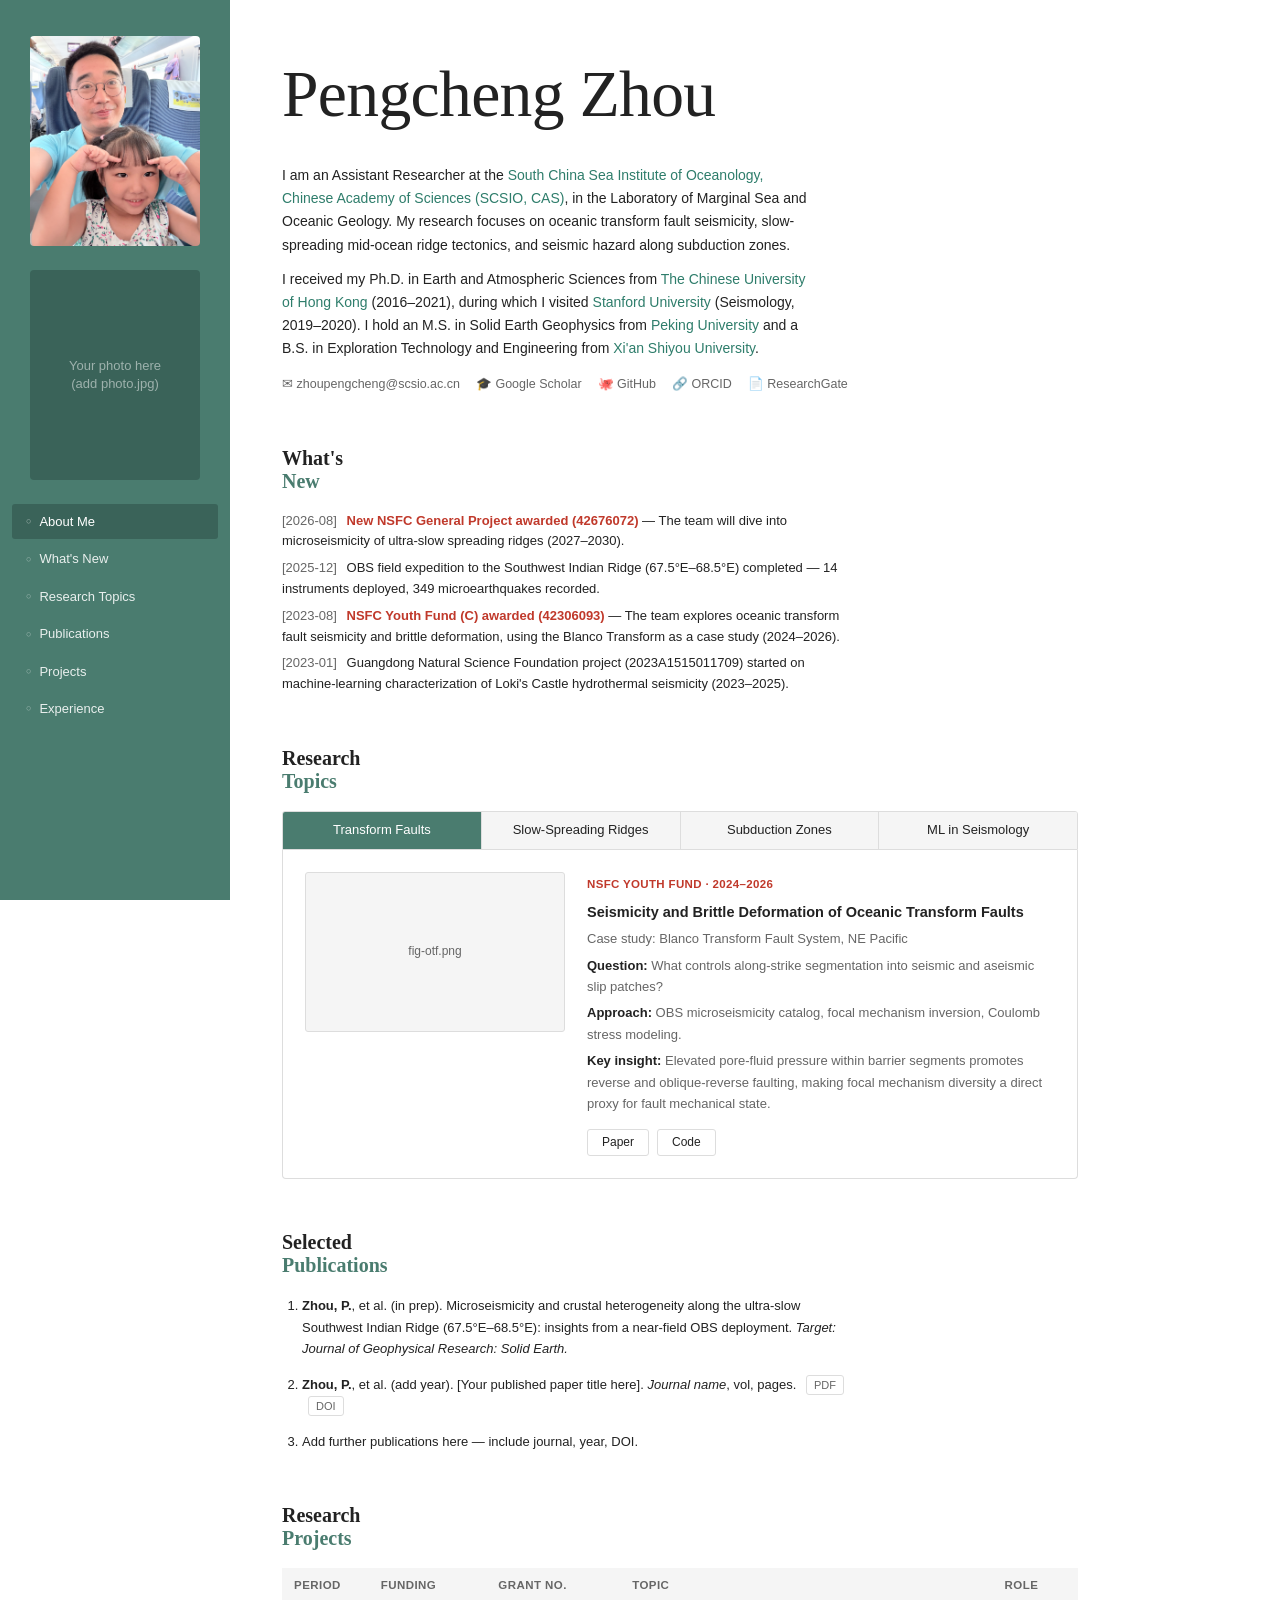
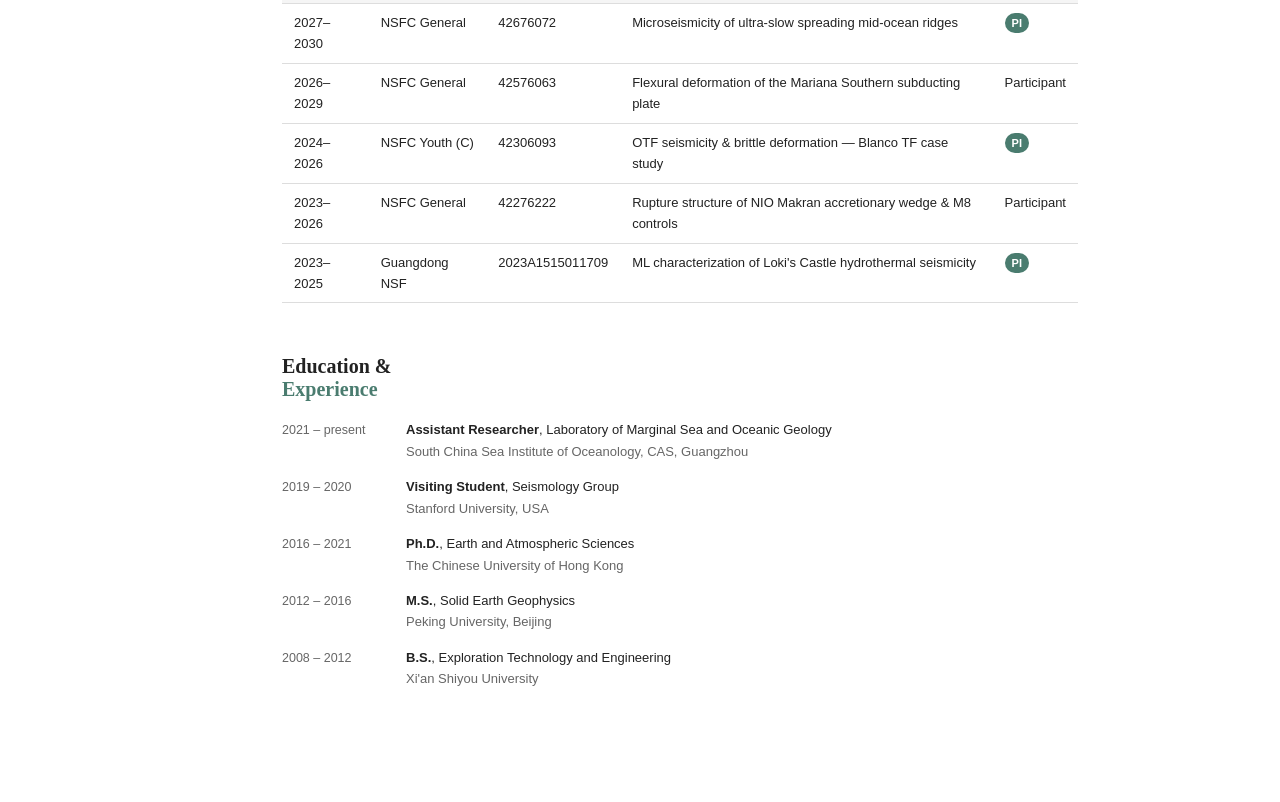
==== commit 7d89814c: "Update index.html" ====
--- a/index.html
+++ b/index.html
@@ -122,7 +122,7 @@
     /* ── Name / About ── */
     #about h1 {
       font-family: Georgia, "Times New Roman", serif;
-      font-size: 2.1rem;
+      font-size: 4.1rem;
       font-weight: normal;
       letter-spacing: -0.01em;
       margin-bottom: 16px;
@@ -152,9 +152,9 @@
 
     .links-row a:hover { color: var(--accent-link); }
 
-    /* ── Section heading (matches Shirley's "What's / New" two-line style) ── */
+    /* ── Section heading (two-line style) ── */
     .sec-head {
-      margin-bottom: 14px;
+      margin-bottom: 18px;
     }
 
     .sec-head h2 {
@@ -454,10 +454,7 @@
 
 <!-- ── Sidebar ── -->
 <aside class="sidebar">
-  <!--
-    Replace the placeholder below with:
     <img src="photo.jpg" alt="Pengcheng Zhou" />
-  -->
   <div class="photo-placeholder">Your photo here<br/>(add photo.jpg)</div>
 
   <nav aria-label="Page sections">
@@ -513,7 +510,7 @@
     <ul class="news-list">
       <li>
         <span class="date">[2026-08]</span>
-        <span class="bold">New NSFC General Project awarded (42676072)</span> —
+        <span class="award">New NSFC General Project awarded (42676072)</span> —
         The team will dive into microseismicity of ultra-slow spreading ridges (2027–2030).
       </li>
       <li>
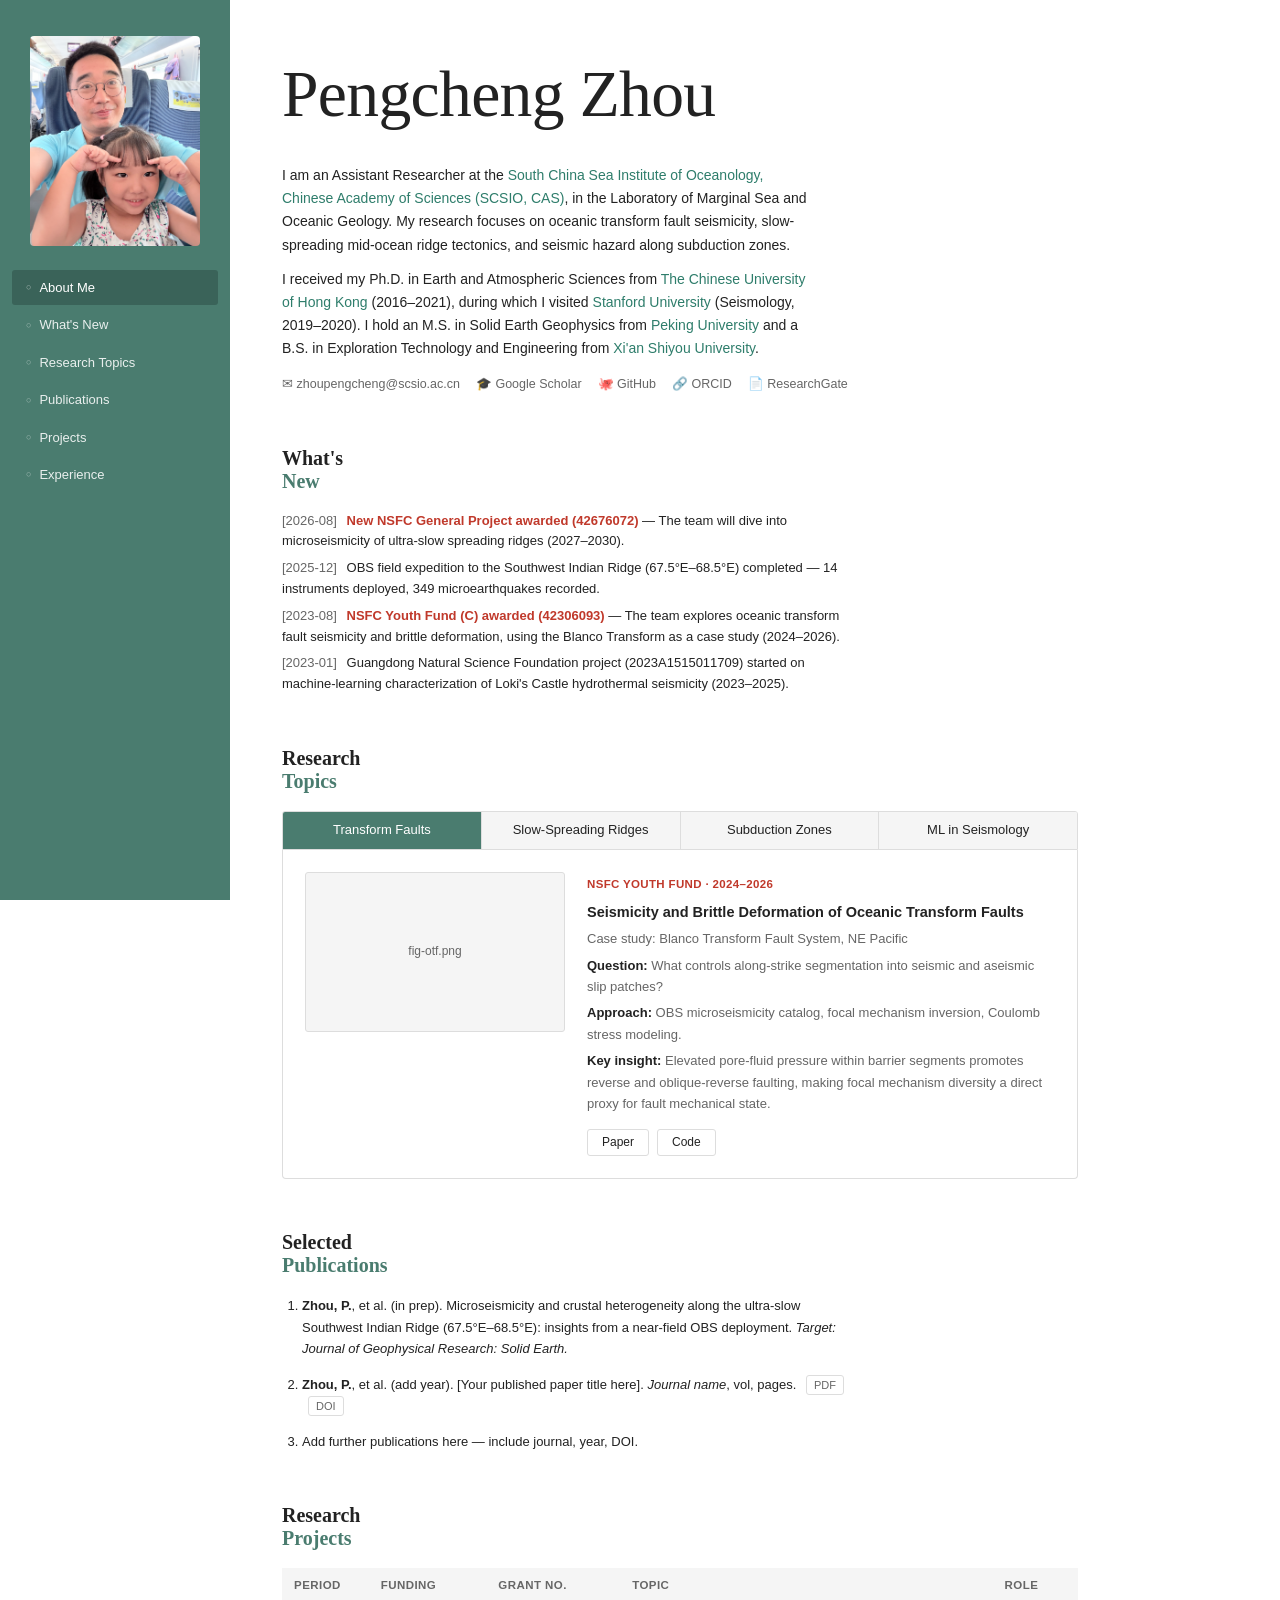
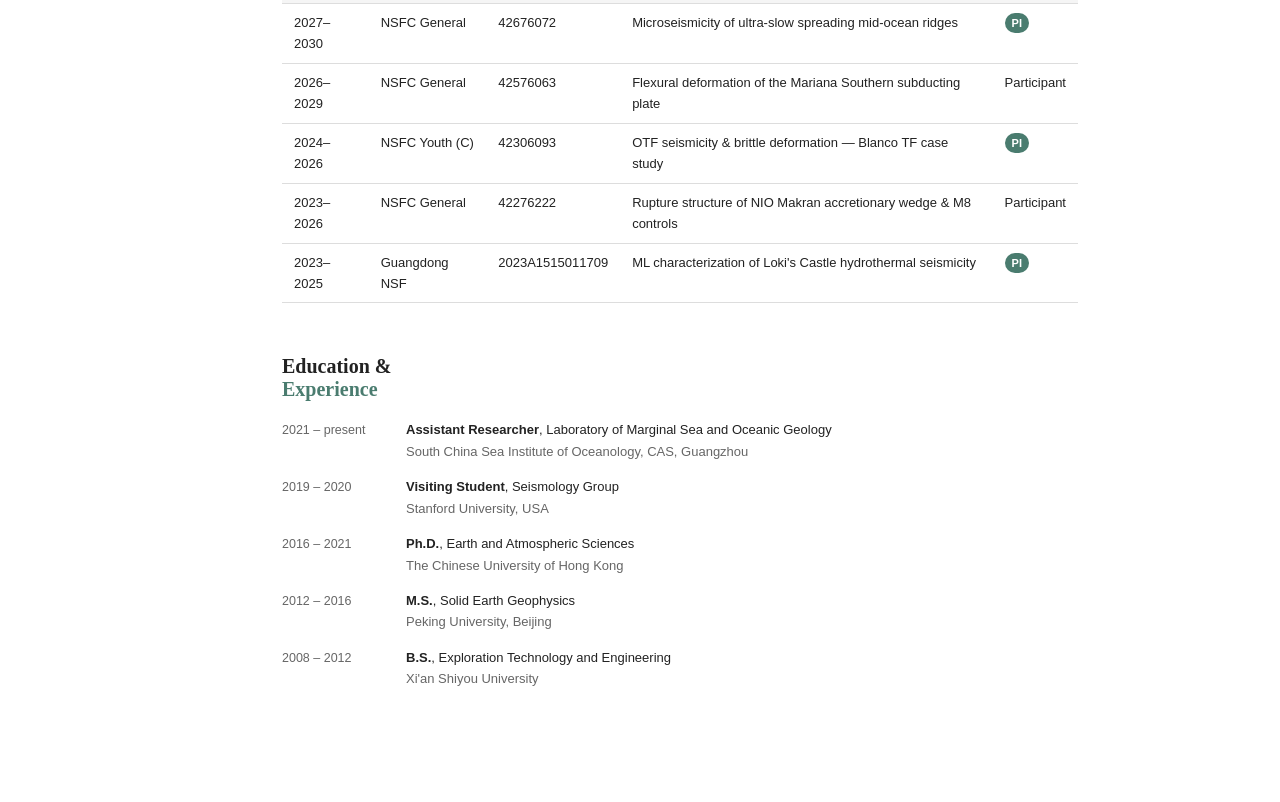
==== commit 237e017f: "Update index.html" ====
--- a/index.html
+++ b/index.html
@@ -454,9 +454,7 @@
 
 <!-- ── Sidebar ── -->
 <aside class="sidebar">
-    <img src="photo.jpg" alt="Pengcheng Zhou" />
-  <div class="photo-placeholder">Your photo here<br/>(add photo.jpg)</div>
-
+  <img src="photo.jpg" alt="Pengcheng Zhou" />
   <nav aria-label="Page sections">
     <a href="#about">About Me</a>
     <a href="#news">What's New</a>
